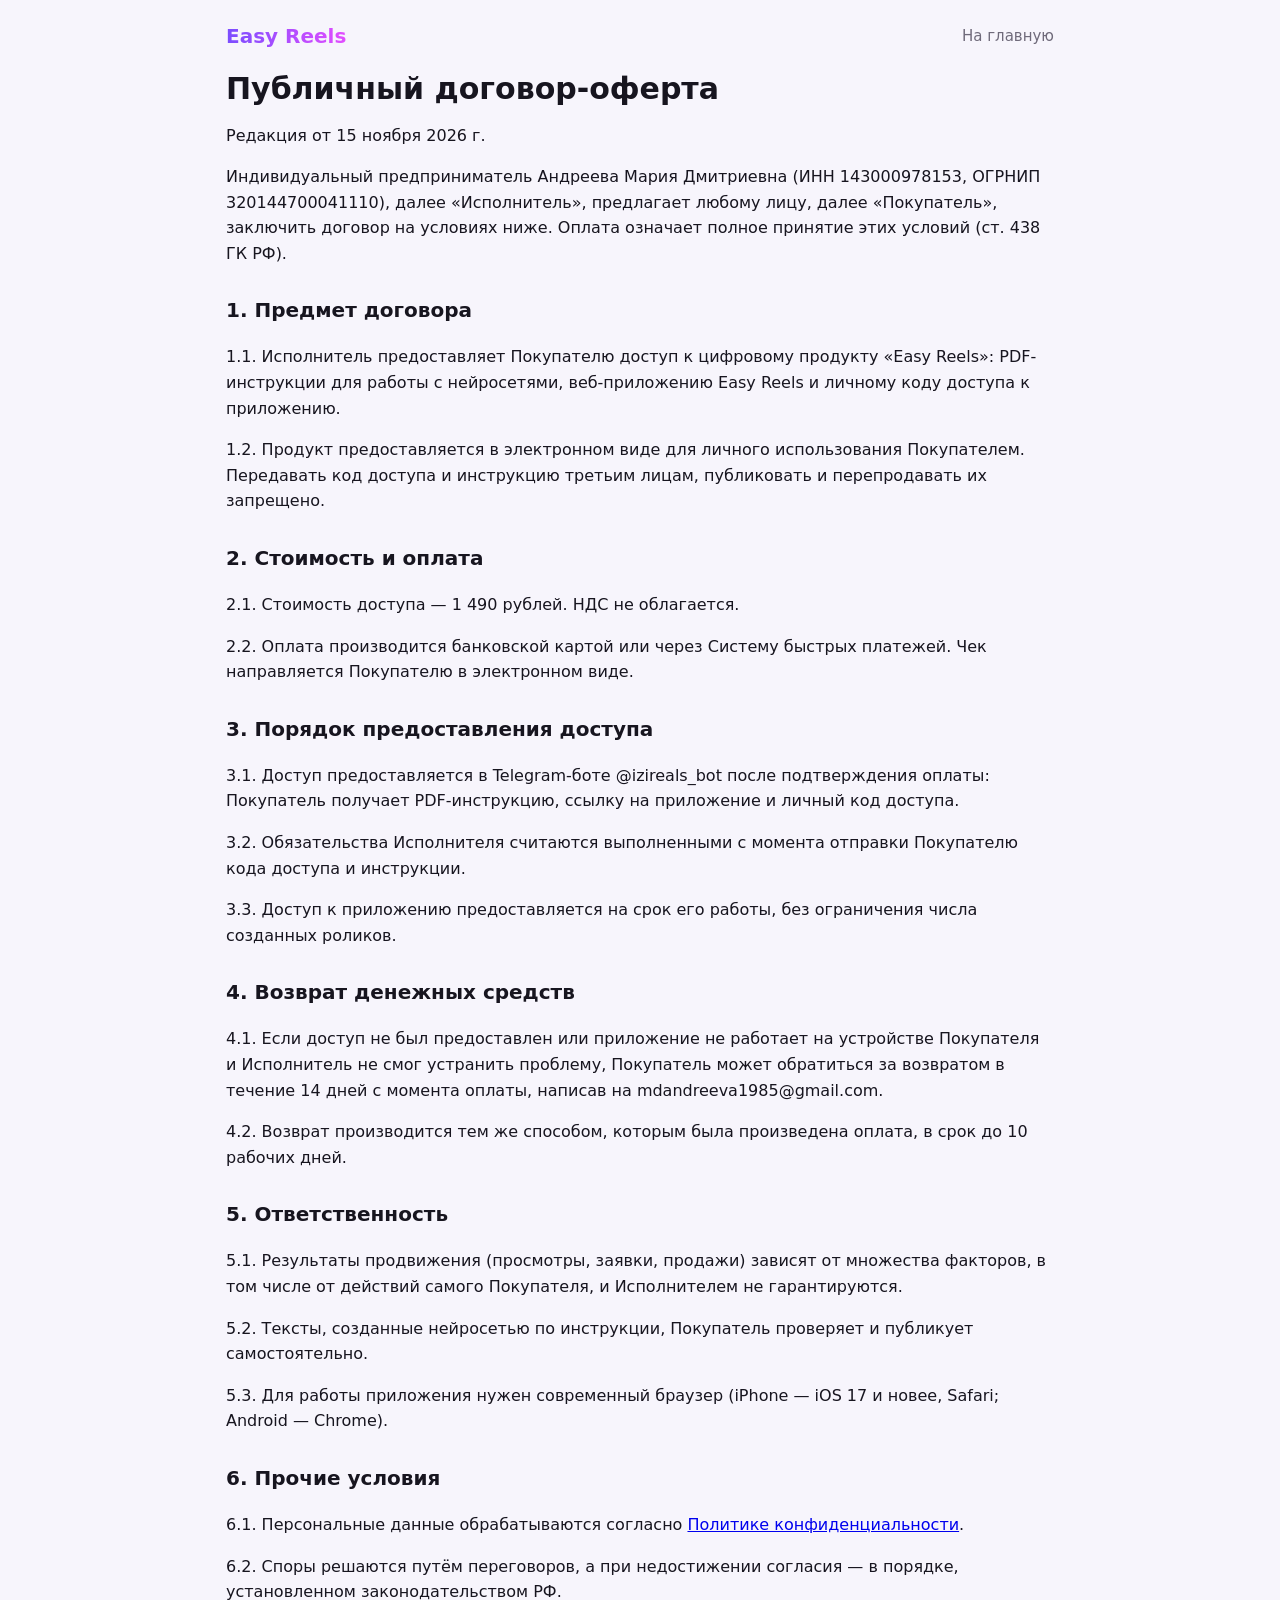
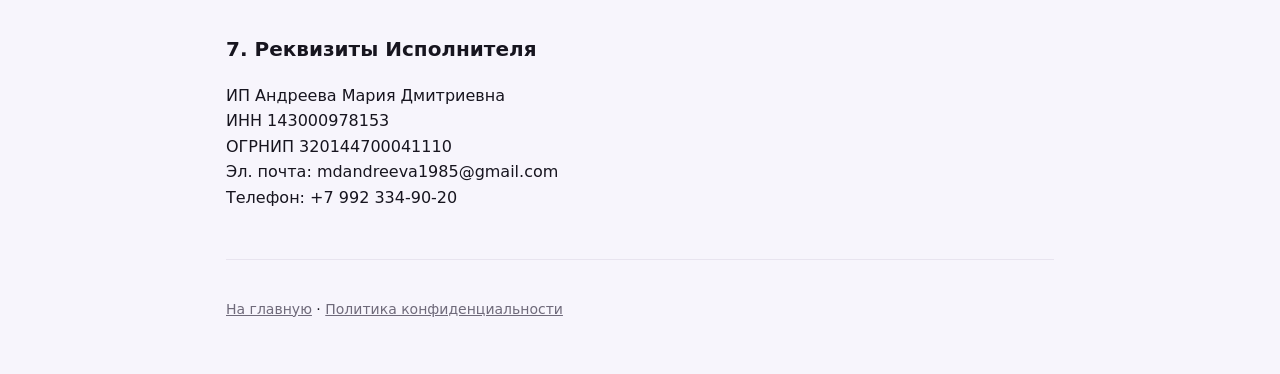
==== oferta.html @ b7deb2d3 "Сайт Easy Reels: главная, оферта, политика конфиденциальности Co-Authored-By: Claude Opus 5.5 <norep" ====
<!doctype html>
<html lang="ru">
<head>
<meta charset="utf-8">
<meta name="viewport" content="width=device-width,initial-scale=1">
<title>Договор-оферта — Easy Reels</title>
<link rel="stylesheet" href="style.css">
</head>
<body>
<div class="wrap doc">
<header><a class="logo" href="./"><span>Easy Reels</span></a><nav><a href="./">На главную</a></nav></header>

<h1>Публичный договор-оферта</h1>
<p>Редакция от 15 ноября 2026 г.</p>

<p>Индивидуальный предприниматель Андреева Мария Дмитриевна (ИНН 143000978153, ОГРНИП 320144700041110), далее «Исполнитель», предлагает любому лицу, далее «Покупатель», заключить договор на условиях ниже. Оплата означает полное принятие этих условий (ст. 438 ГК РФ).</p>

<h2>1. Предмет договора</h2>
<p>1.1. Исполнитель предоставляет Покупателю доступ к цифровому продукту «Easy Reels»: PDF-инструкции для работы с нейросетями, веб-приложению Easy Reels и личному коду доступа к приложению.</p>
<p>1.2. Продукт предоставляется в электронном виде для личного использования Покупателем. Передавать код доступа и инструкцию третьим лицам, публиковать и перепродавать их запрещено.</p>

<h2>2. Стоимость и оплата</h2>
<p>2.1. Стоимость доступа — 1 490 рублей. НДС не облагается.</p>
<p>2.2. Оплата производится банковской картой или через Систему быстрых платежей. Чек направляется Покупателю в электронном виде.</p>

<h2>3. Порядок предоставления доступа</h2>
<p>3.1. Доступ предоставляется в Telegram-боте @izireals_bot после подтверждения оплаты: Покупатель получает PDF-инструкцию, ссылку на приложение и личный код доступа.</p>
<p>3.2. Обязательства Исполнителя считаются выполненными с момента отправки Покупателю кода доступа и инструкции.</p>
<p>3.3. Доступ к приложению предоставляется на срок его работы, без ограничения числа созданных роликов.</p>

<h2>4. Возврат денежных средств</h2>
<p>4.1. Если доступ не был предоставлен или приложение не работает на устройстве Покупателя и Исполнитель не смог устранить проблему, Покупатель может обратиться за возвратом в течение 14 дней с момента оплаты, написав на mdandreeva1985@gmail.com.</p>
<p>4.2. Возврат производится тем же способом, которым была произведена оплата, в срок до 10 рабочих дней.</p>

<h2>5. Ответственность</h2>
<p>5.1. Результаты продвижения (просмотры, заявки, продажи) зависят от множества факторов, в том числе от действий самого Покупателя, и Исполнителем не гарантируются.</p>
<p>5.2. Тексты, созданные нейросетью по инструкции, Покупатель проверяет и публикует самостоятельно.</p>
<p>5.3. Для работы приложения нужен современный браузер (iPhone — iOS 17 и новее, Safari; Android — Chrome).</p>

<h2>6. Прочие условия</h2>
<p>6.1. Персональные данные обрабатываются согласно <a href="privacy.html">Политике конфиденциальности</a>.</p>
<p>6.2. Споры решаются путём переговоров, а при недостижении согласия — в порядке, установленном законодательством РФ.</p>

<h2>7. Реквизиты Исполнителя</h2>
<p>ИП Андреева Мария Дмитриевна<br>ИНН 143000978153<br>ОГРНИП 320144700041110<br>Эл. почта: mdandreeva1985@gmail.com<br>Телефон: +7 992 334-90-20</p>

<footer><p><a href="./">На главную</a> · <a href="privacy.html">Политика конфиденциальности</a></p></footer>
</div>
</body>
</html>
---- style.css ----
:root{--bg:#f7f5fc;--card:#fff;--ink:#17151f;--muted:#6f6a7a;--line:#e8e4ef;--a1:#7b4dff;--a2:#e24dff}
@media (prefers-color-scheme:dark){:root{--bg:#121116;--card:#1d1b23;--ink:#f3f1f7;--muted:#a19cab;--line:#2d2a33}}
*{box-sizing:border-box}
body{margin:0;background:var(--bg);color:var(--ink);font:16px/1.6 system-ui,-apple-system,"Segoe UI",Roboto,sans-serif}
.wrap{max-width:860px;margin:0 auto;padding:0 16px}
header{padding:20px 0;display:flex;justify-content:space-between;align-items:center;gap:12px}
.logo{font-weight:800;font-size:20px;text-decoration:none;color:var(--ink)}
.logo span{background:linear-gradient(90deg,var(--a1),var(--a2));-webkit-background-clip:text;background-clip:text;color:transparent}
nav a{color:var(--muted);text-decoration:none;margin-left:16px;font-size:15px}
.hero{padding:40px 0 24px}
h1{font-size:clamp(30px,6vw,46px);line-height:1.15;margin:0 0 16px}
.lead{font-size:19px;color:var(--muted);max-width:640px;margin:0 0 28px}
.btn{display:inline-block;background:linear-gradient(90deg,var(--a1),var(--a2));color:#fff;text-decoration:none;font-weight:700;padding:15px 28px;border-radius:14px;font-size:17px}
section{margin:44px 0}
h2{font-size:26px;margin:0 0 18px}
.grid{display:grid;grid-template-columns:repeat(auto-fit,minmax(240px,1fr));gap:14px}
.card{background:var(--card);border:1px solid var(--line);border-radius:18px;padding:20px}
.card b{display:block;font-size:17px;margin-bottom:6px}
.card p{margin:0;color:var(--muted)}
ol.steps{padding-left:22px}
ol.steps li{margin-bottom:8px}
.price{background:var(--card);border:2px solid var(--a1);border-radius:22px;padding:28px;text-align:center}
.price .sum{font-size:44px;font-weight:800;margin:6px 0}
.price p{color:var(--muted);margin:0 0 20px}
.req{background:var(--card);border:1px solid var(--line);border-radius:18px;padding:20px}
.req p{margin:4px 0}
footer{border-top:1px solid var(--line);margin-top:48px;padding:24px 0 40px;color:var(--muted);font-size:14px}
footer a{color:var(--muted)}
.doc h1{font-size:30px}
.doc h2{font-size:20px;margin-top:28px}
.doc p,.doc li{color:var(--ink)}
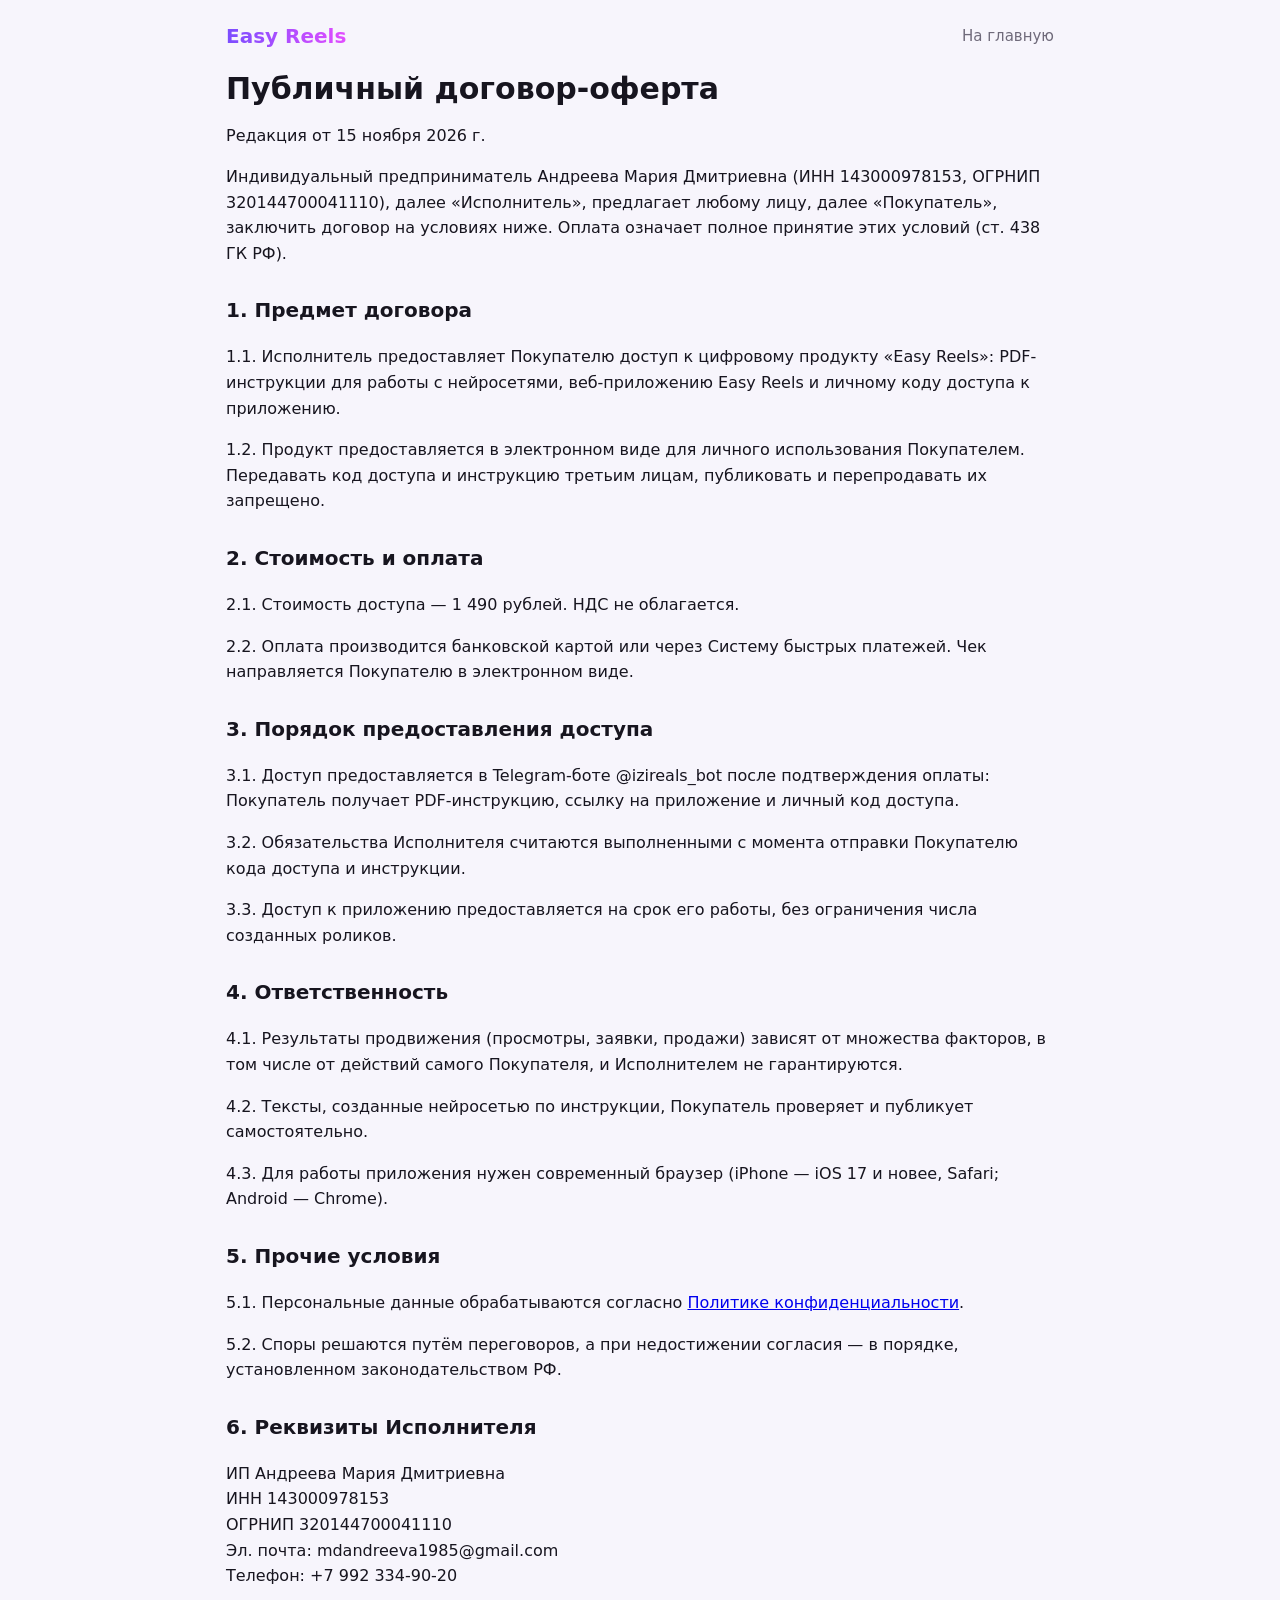
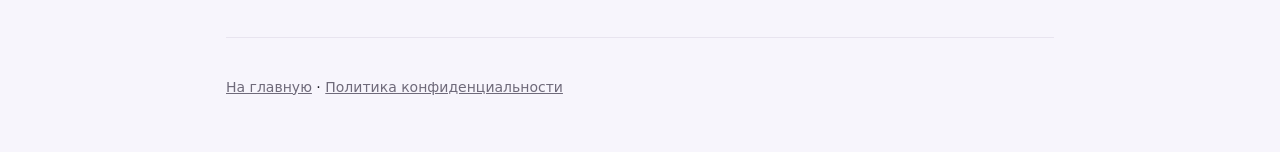
==== commit 371c4c13: "Убран раздел о возврате Co-Authored-By: Claude Opus 5.5 <noreply@anthropic.com>" ====
--- a/oferta.html
+++ b/oferta.html
@@ -28,20 +28,16 @@
 <p>3.2. Обязательства Исполнителя считаются выполненными с момента отправки Покупателю кода доступа и инструкции.</p>
 <p>3.3. Доступ к приложению предоставляется на срок его работы, без ограничения числа созданных роликов.</p>
 
-<h2>4. Возврат денежных средств</h2>
-<p>4.1. Если доступ не был предоставлен или приложение не работает на устройстве Покупателя и Исполнитель не смог устранить проблему, Покупатель может обратиться за возвратом в течение 14 дней с момента оплаты, написав на mdandreeva1985@gmail.com.</p>
-<p>4.2. Возврат производится тем же способом, которым была произведена оплата, в срок до 10 рабочих дней.</p>
+<h2>4. Ответственность</h2>
+<p>4.1. Результаты продвижения (просмотры, заявки, продажи) зависят от множества факторов, в том числе от действий самого Покупателя, и Исполнителем не гарантируются.</p>
+<p>4.2. Тексты, созданные нейросетью по инструкции, Покупатель проверяет и публикует самостоятельно.</p>
+<p>4.3. Для работы приложения нужен современный браузер (iPhone — iOS 17 и новее, Safari; Android — Chrome).</p>
 
-<h2>5. Ответственность</h2>
-<p>5.1. Результаты продвижения (просмотры, заявки, продажи) зависят от множества факторов, в том числе от действий самого Покупателя, и Исполнителем не гарантируются.</p>
-<p>5.2. Тексты, созданные нейросетью по инструкции, Покупатель проверяет и публикует самостоятельно.</p>
-<p>5.3. Для работы приложения нужен современный браузер (iPhone — iOS 17 и новее, Safari; Android — Chrome).</p>
+<h2>5. Прочие условия</h2>
+<p>5.1. Персональные данные обрабатываются согласно <a href="privacy.html">Политике конфиденциальности</a>.</p>
+<p>5.2. Споры решаются путём переговоров, а при недостижении согласия — в порядке, установленном законодательством РФ.</p>
 
-<h2>6. Прочие условия</h2>
-<p>6.1. Персональные данные обрабатываются согласно <a href="privacy.html">Политике конфиденциальности</a>.</p>
-<p>6.2. Споры решаются путём переговоров, а при недостижении согласия — в порядке, установленном законодательством РФ.</p>
-
-<h2>7. Реквизиты Исполнителя</h2>
+<h2>6. Реквизиты Исполнителя</h2>
 <p>ИП Андреева Мария Дмитриевна<br>ИНН 143000978153<br>ОГРНИП 320144700041110<br>Эл. почта: mdandreeva1985@gmail.com<br>Телефон: +7 992 334-90-20</p>
 
 <footer><p><a href="./">На главную</a> · <a href="privacy.html">Политика конфиденциальности</a></p></footer>
--- a/style.css
+++ b/style.css
@@ -4,9 +4,10 @@
 body{margin:0;background:var(--bg);color:var(--ink);font:16px/1.6 system-ui,-apple-system,"Segoe UI",Roboto,sans-serif}
 .wrap{max-width:860px;margin:0 auto;padding:0 16px}
 header{padding:20px 0;display:flex;justify-content:space-between;align-items:center;gap:12px}
-.logo{font-weight:800;font-size:20px;text-decoration:none;color:var(--ink)}
+.logo{white-space:nowrap;font-weight:800;font-size:20px;text-decoration:none;color:var(--ink)}
 .logo span{background:linear-gradient(90deg,var(--a1),var(--a2));-webkit-background-clip:text;background-clip:text;color:transparent}
-nav a{color:var(--muted);text-decoration:none;margin-left:16px;font-size:15px}
+nav{white-space:nowrap}
+nav a{color:var(--muted);text-decoration:none;margin-left:14px;font-size:15px}
 .hero{padding:40px 0 24px}
 h1{font-size:clamp(30px,6vw,46px);line-height:1.15;margin:0 0 16px}
 .lead{font-size:19px;color:var(--muted);max-width:640px;margin:0 0 28px}
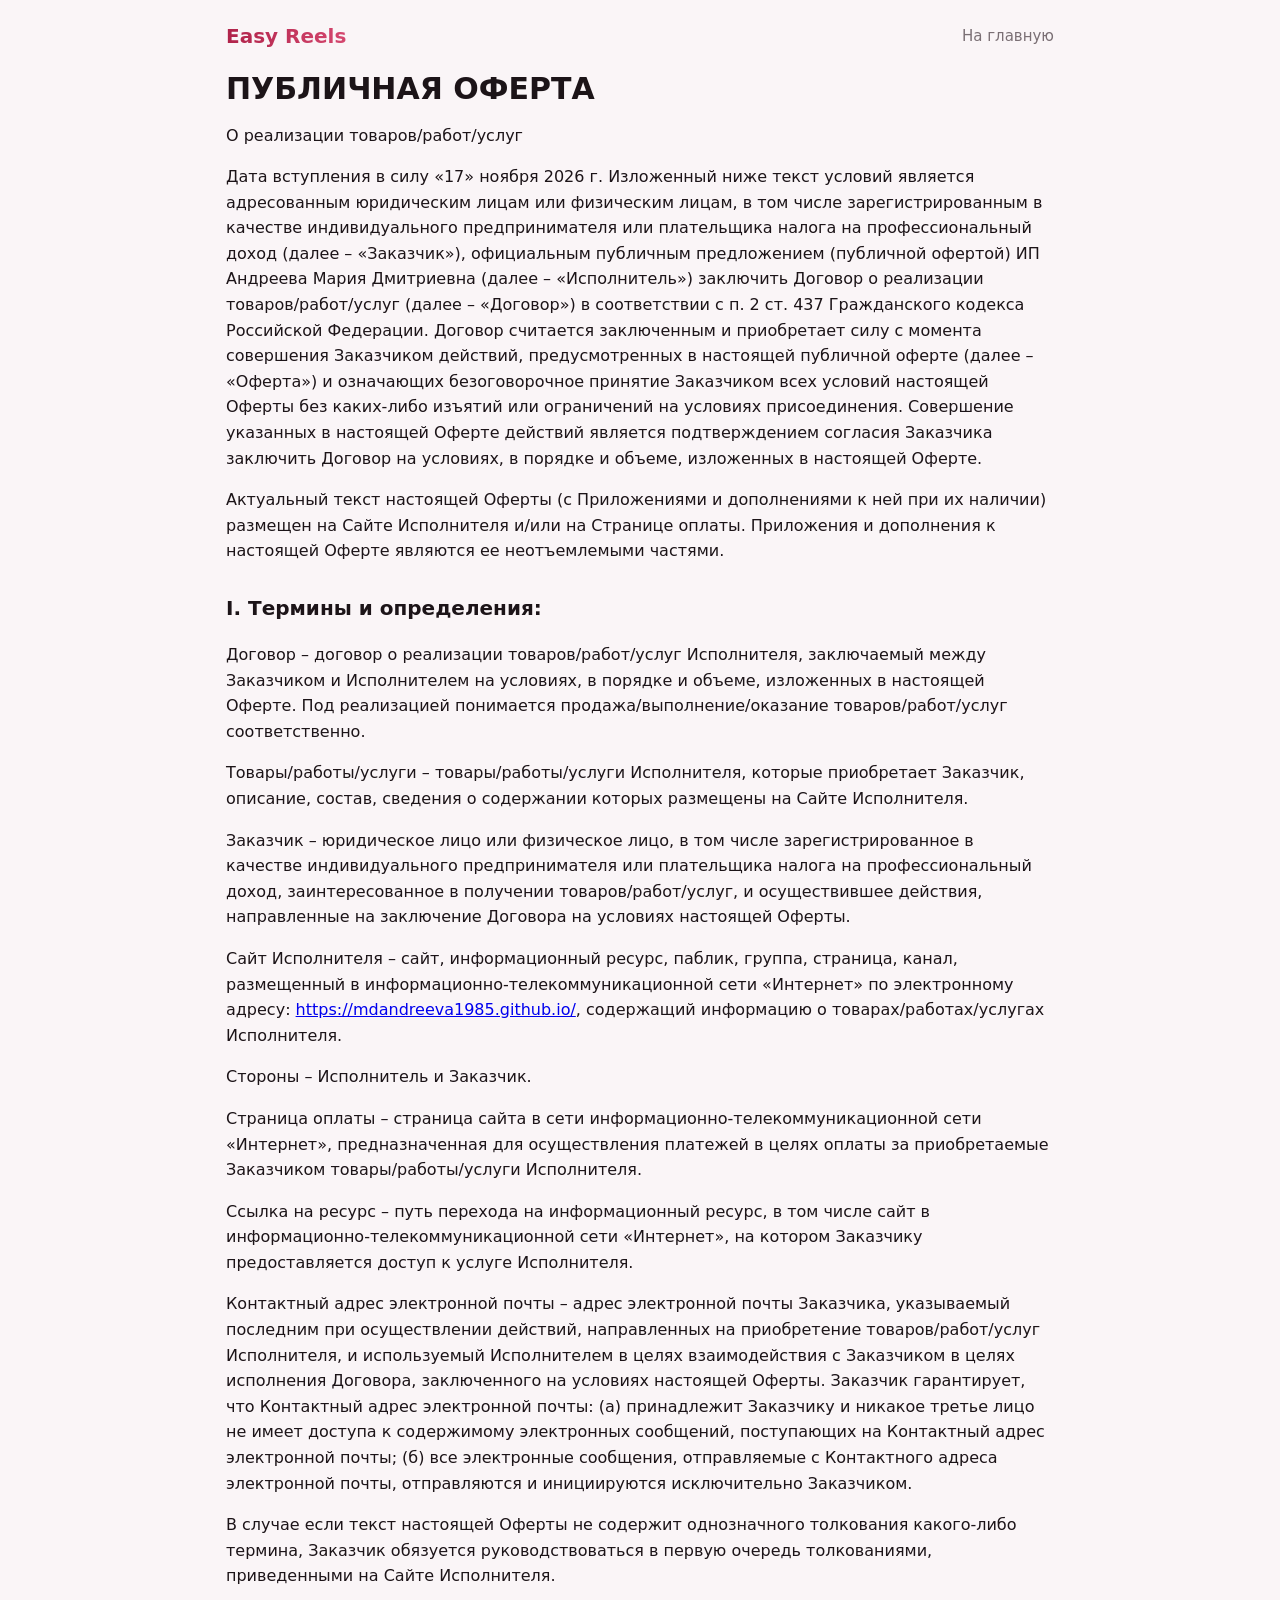
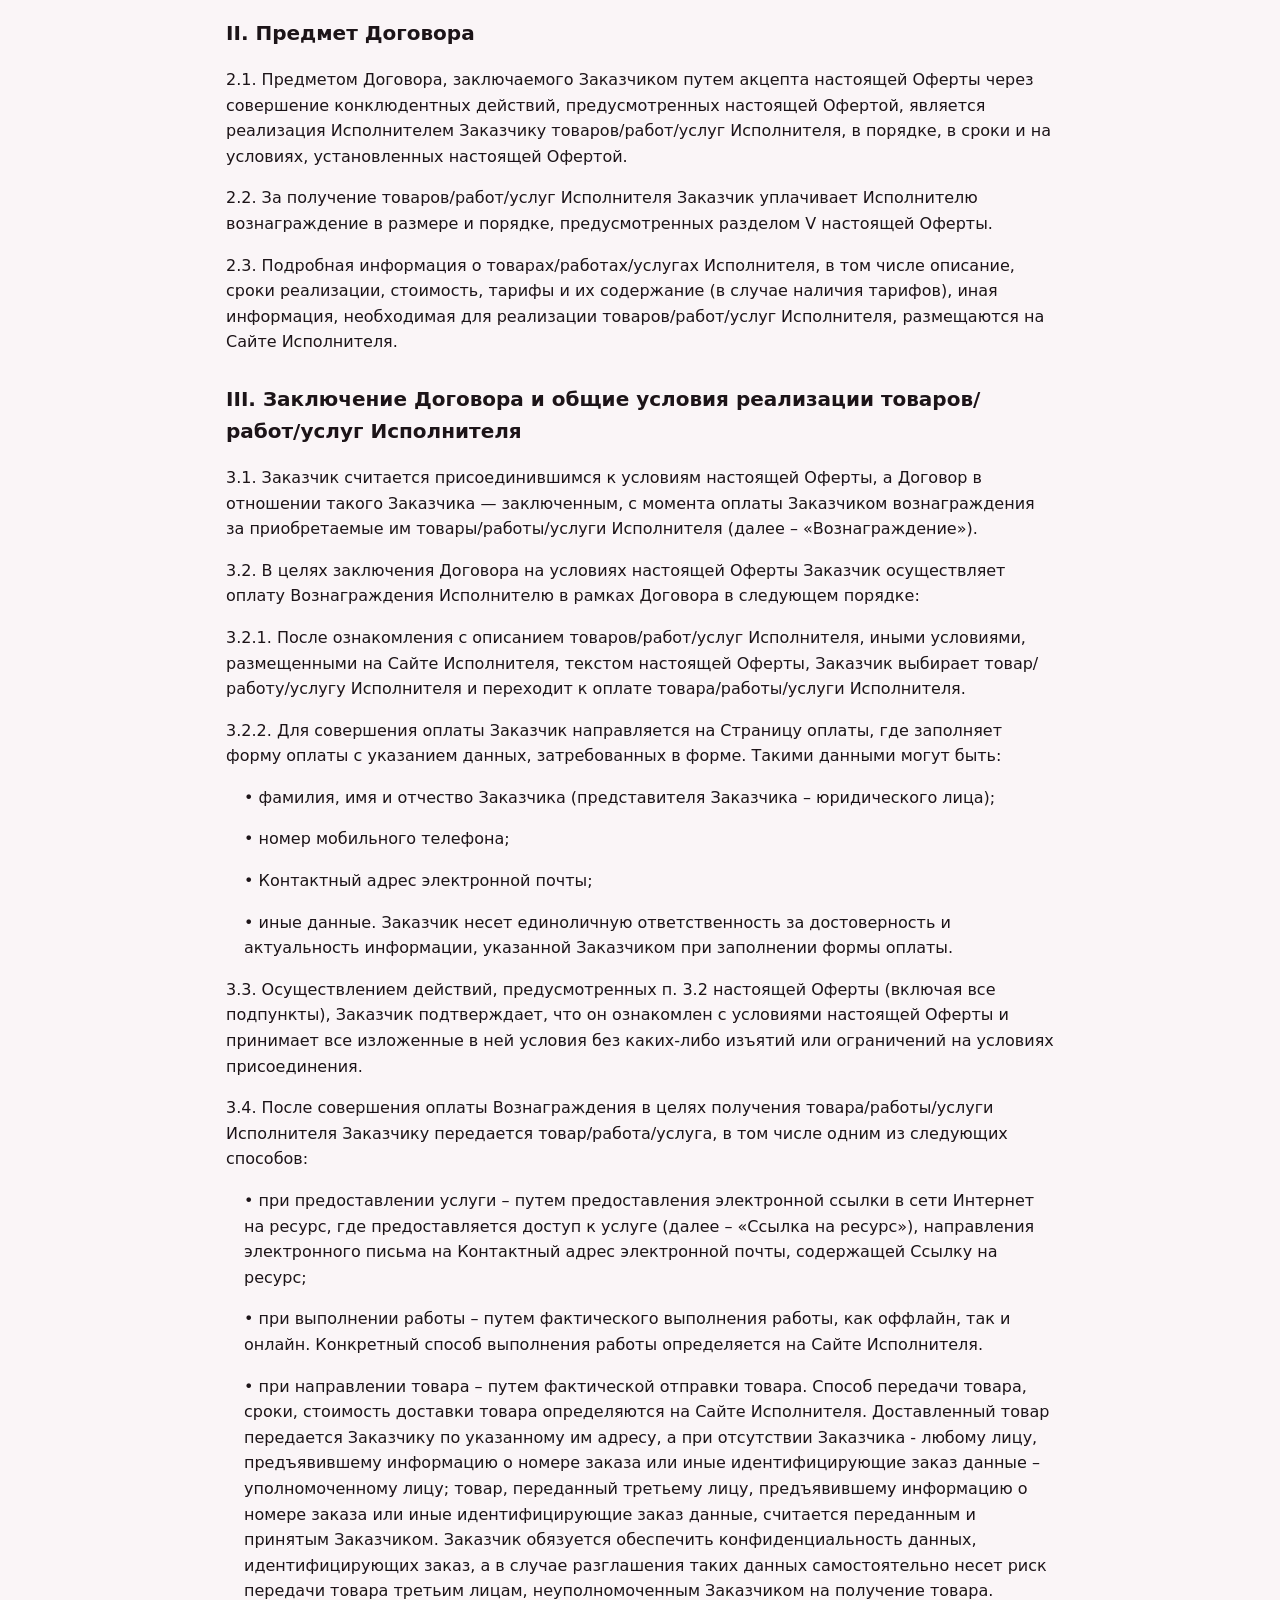
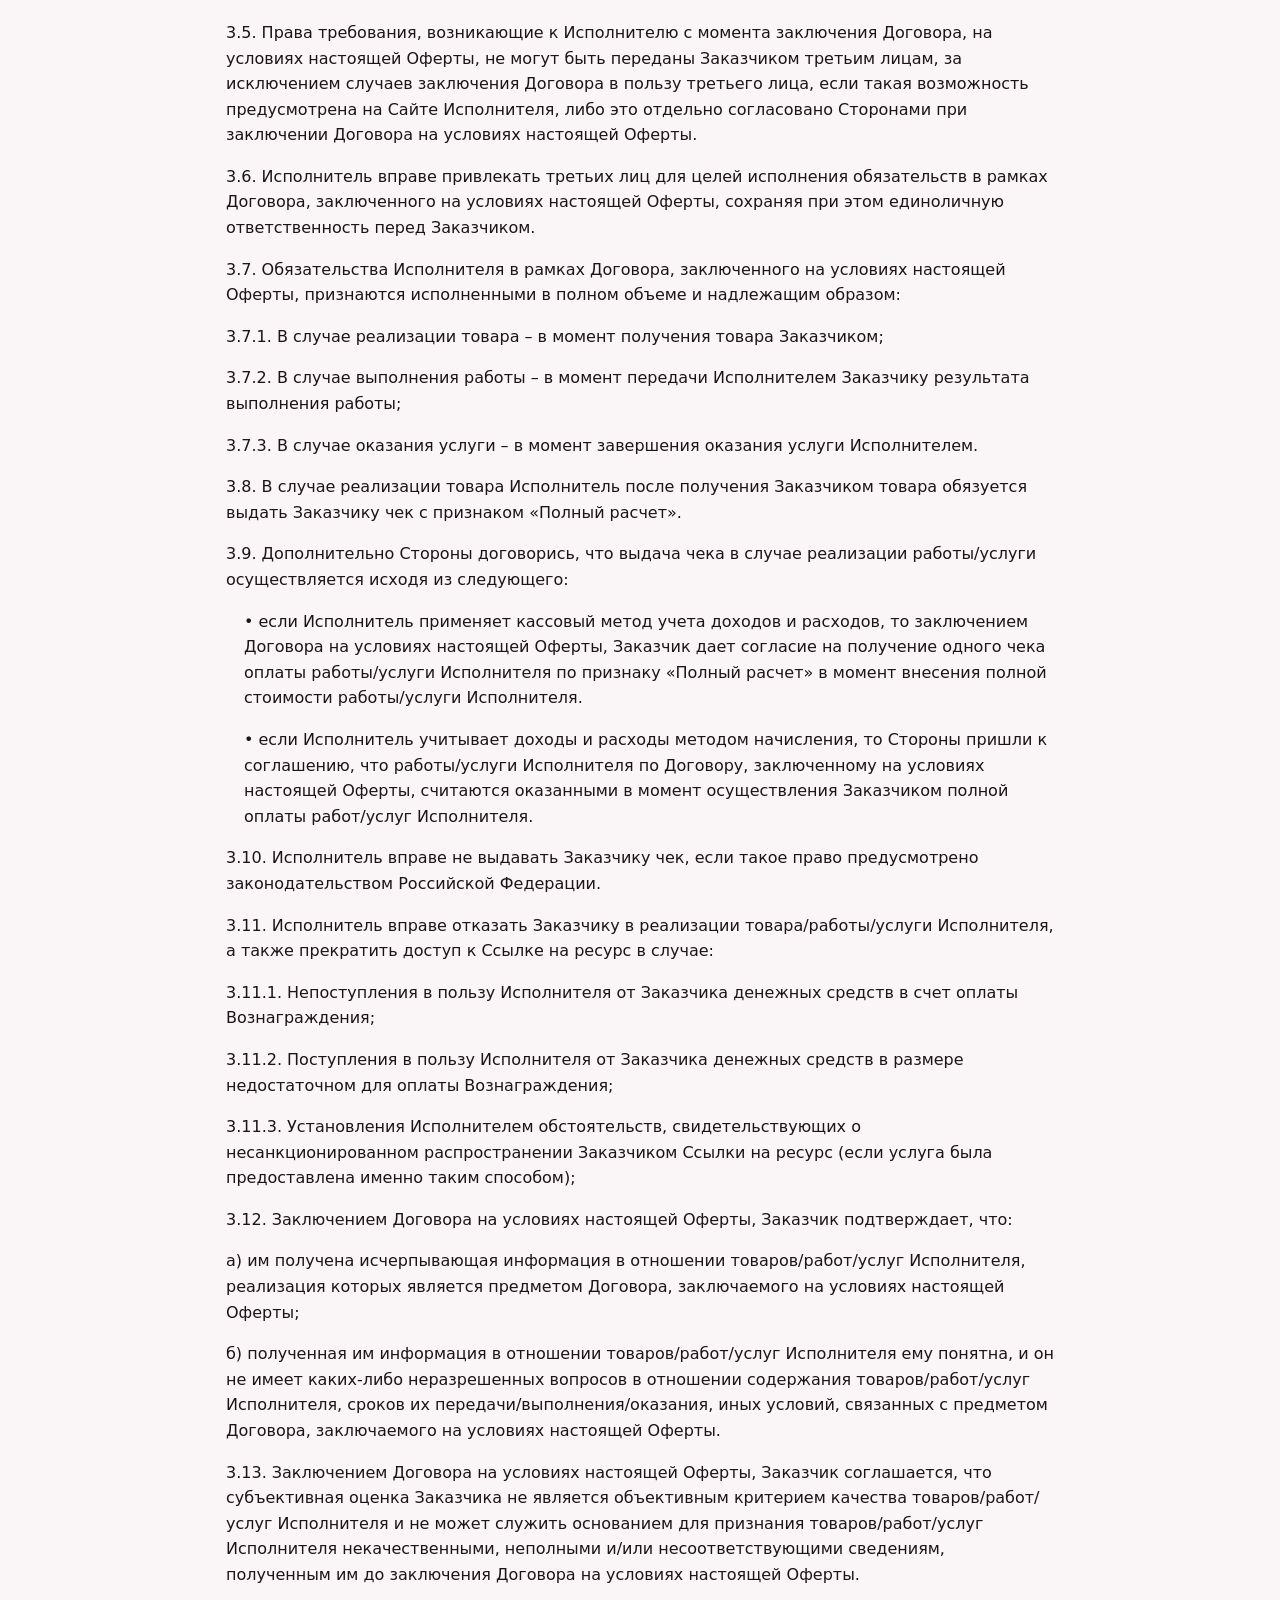
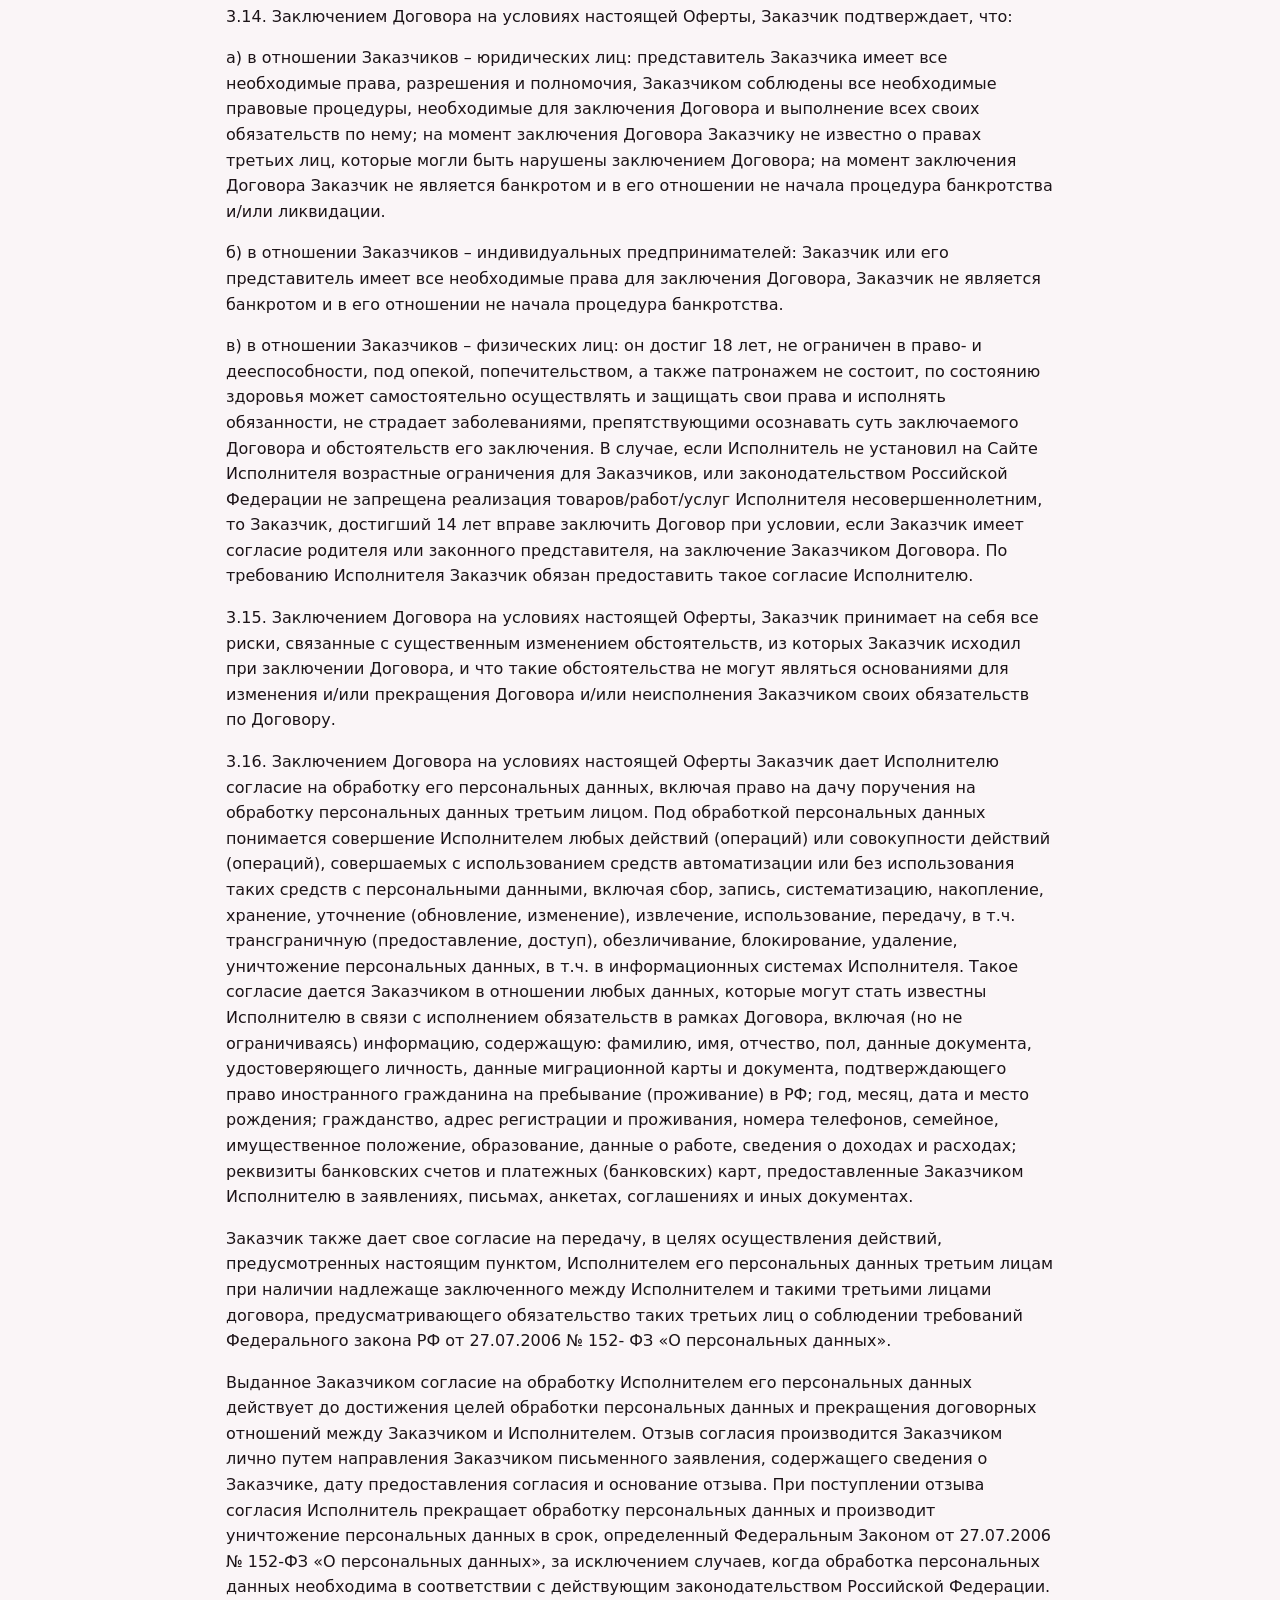
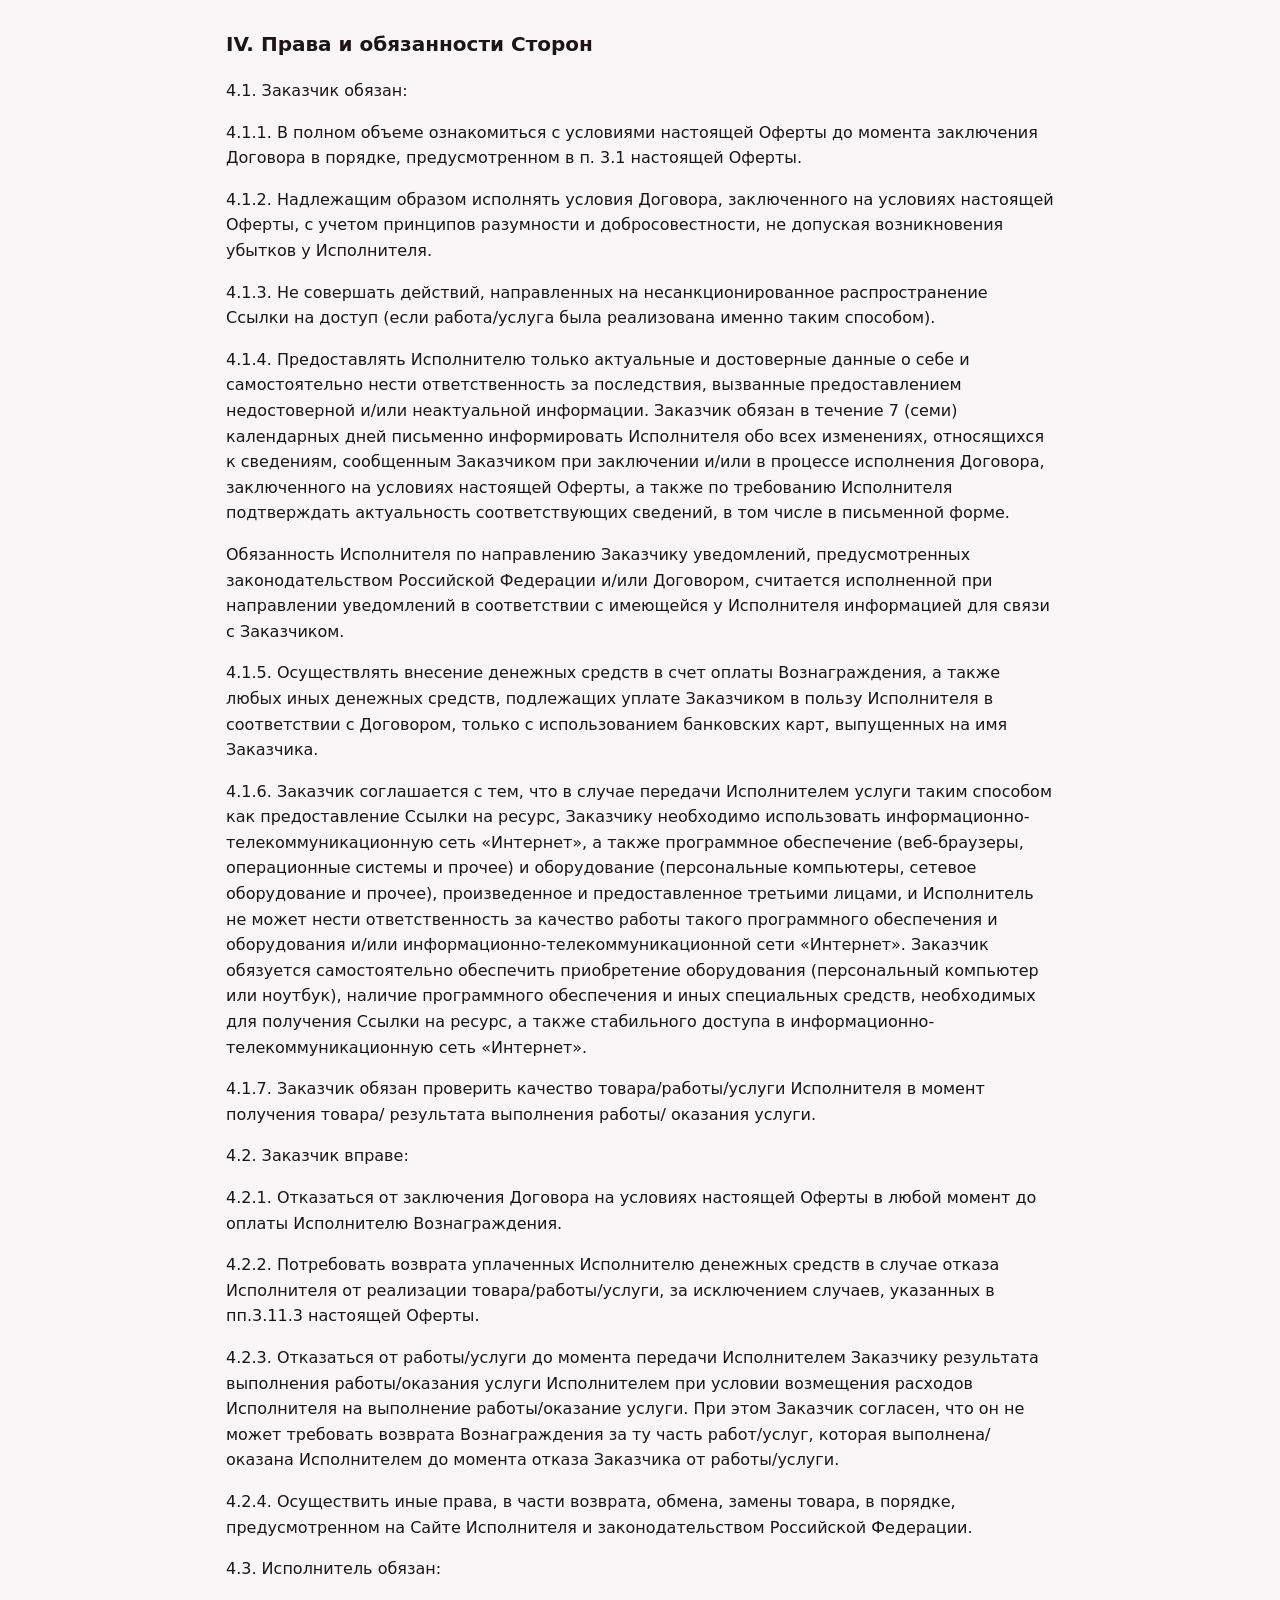
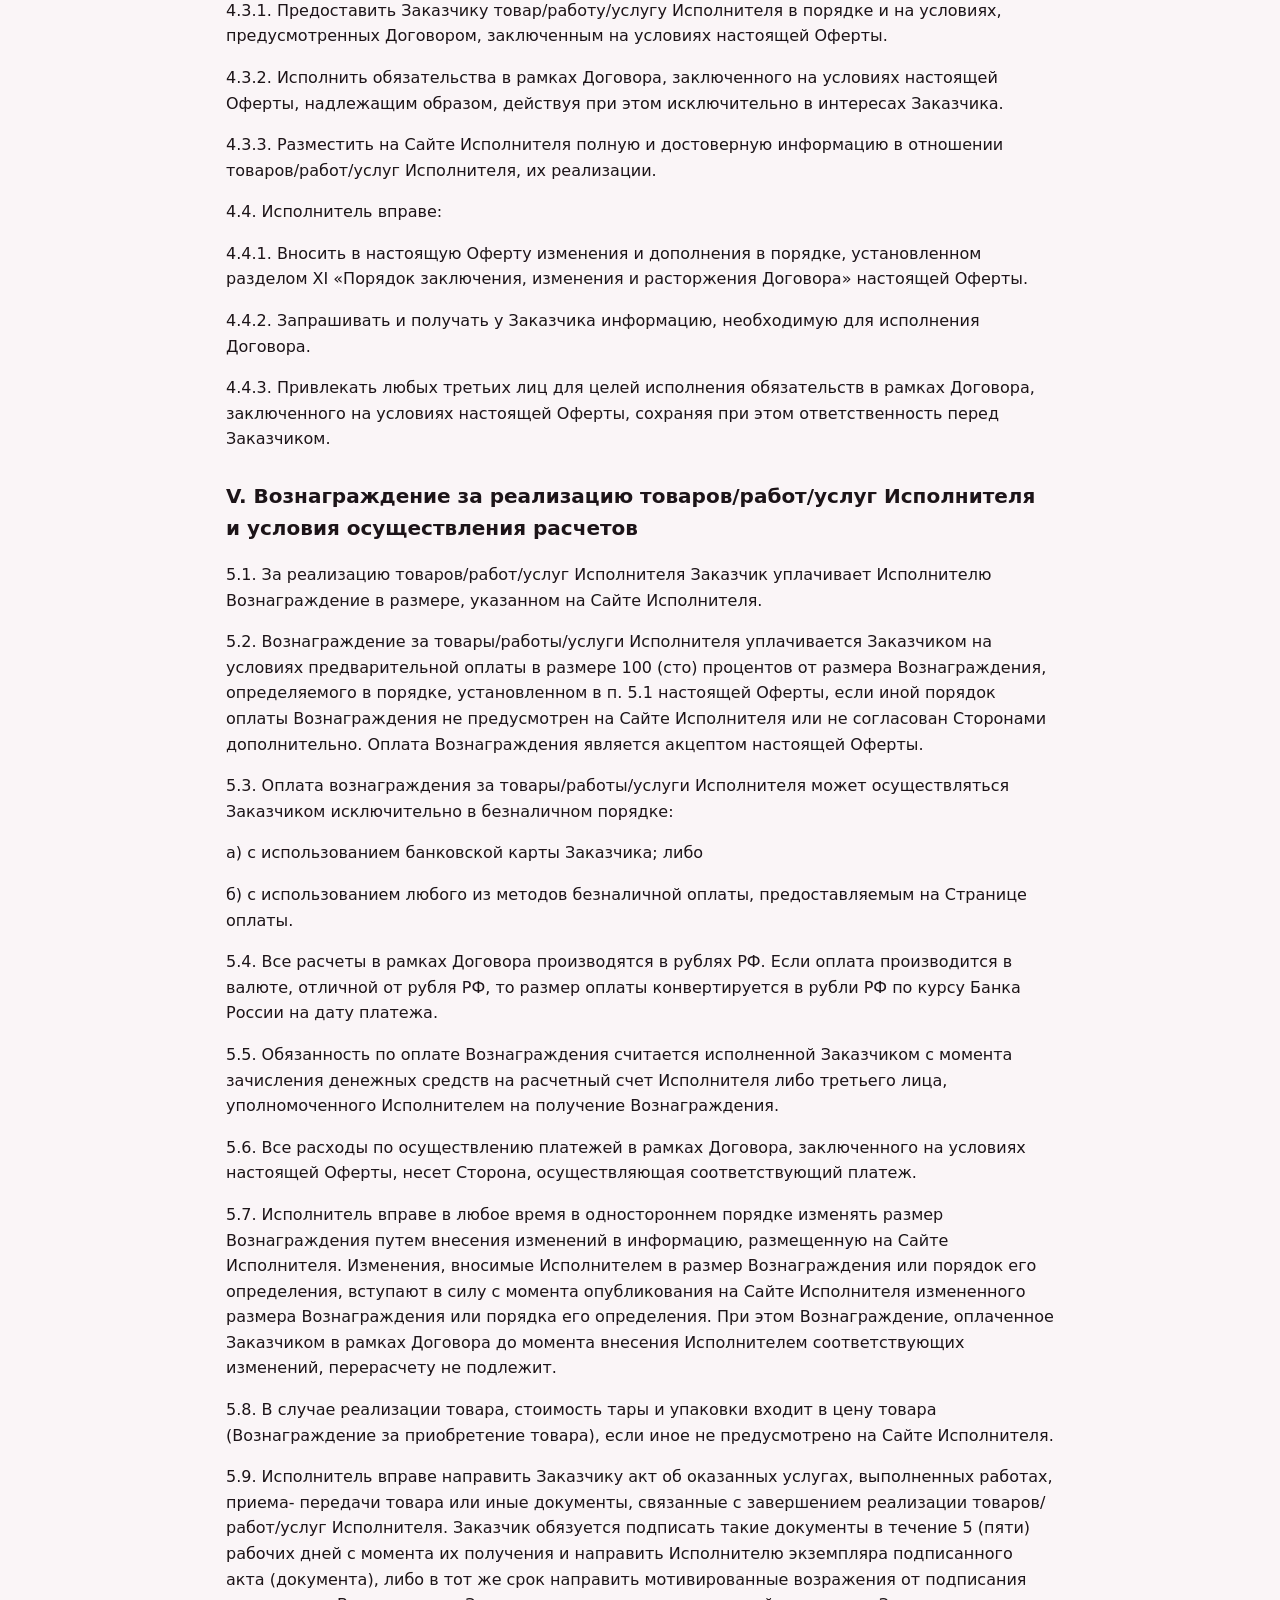
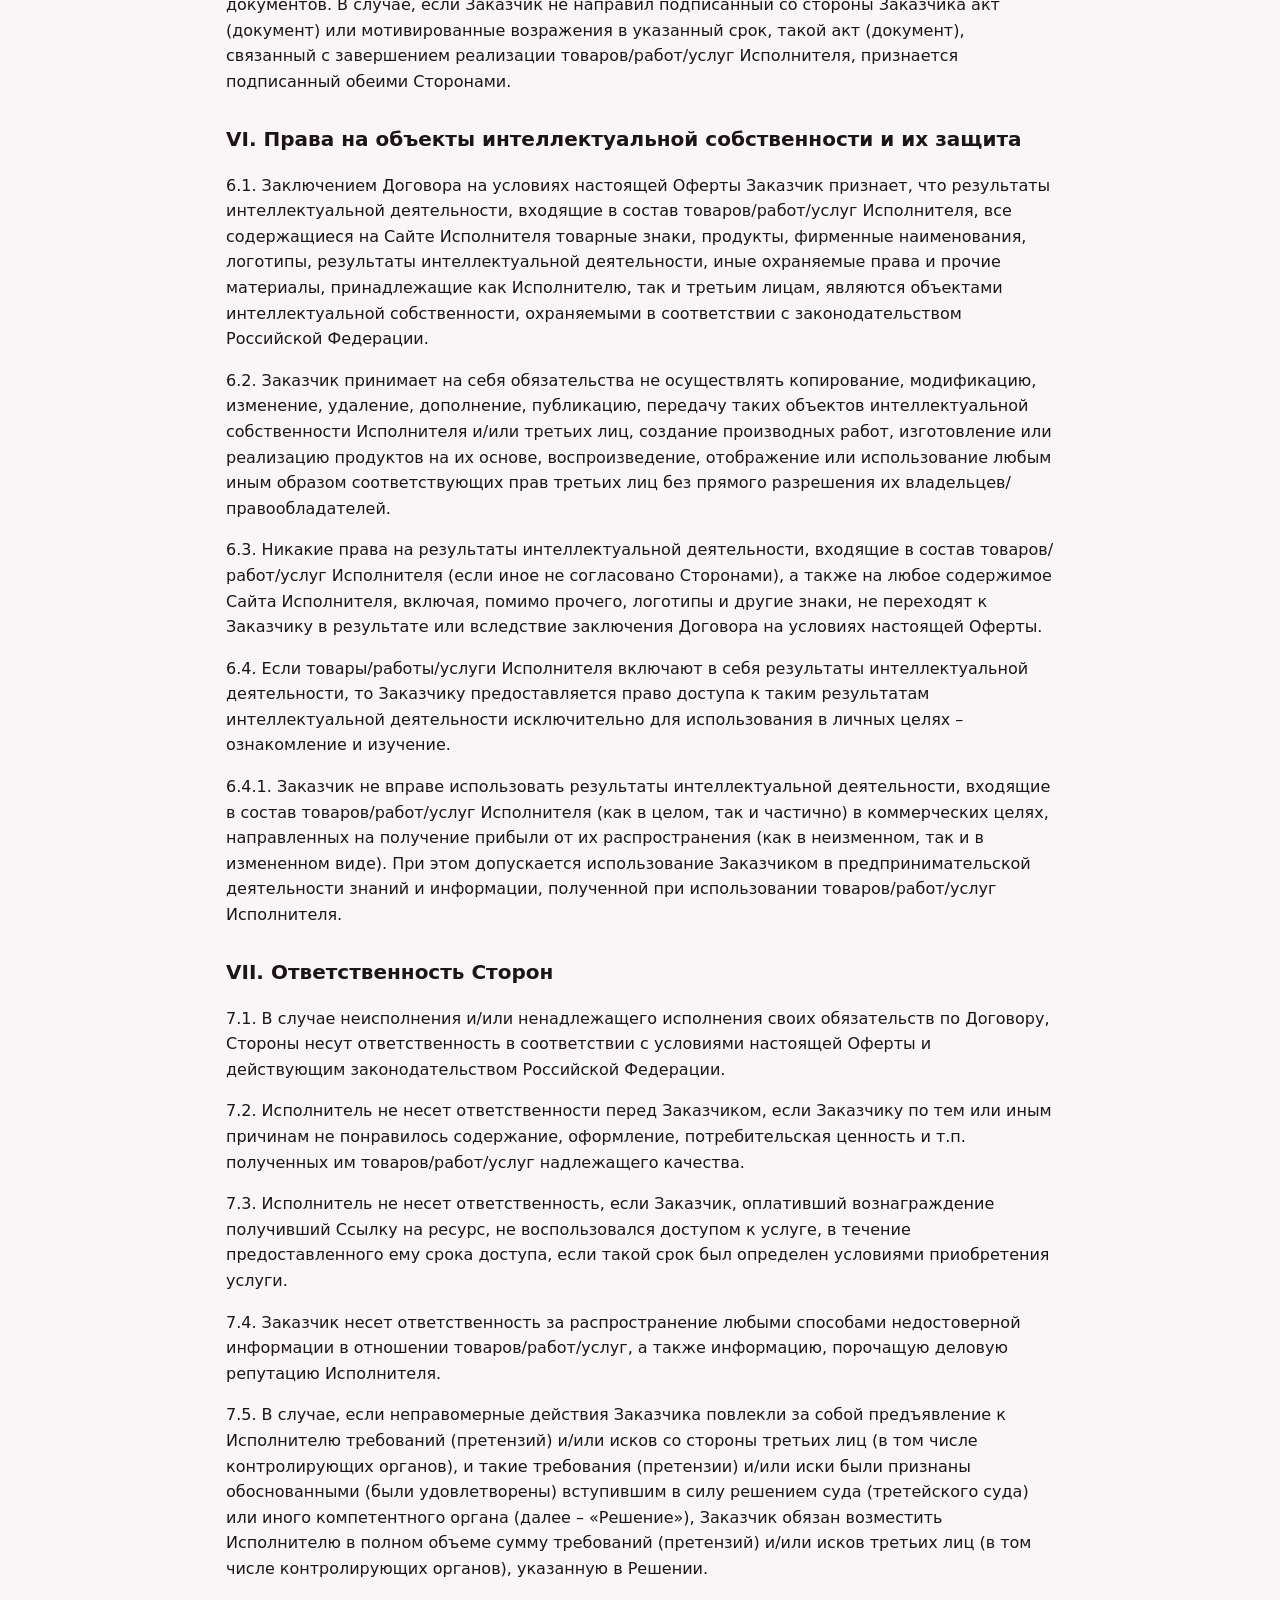
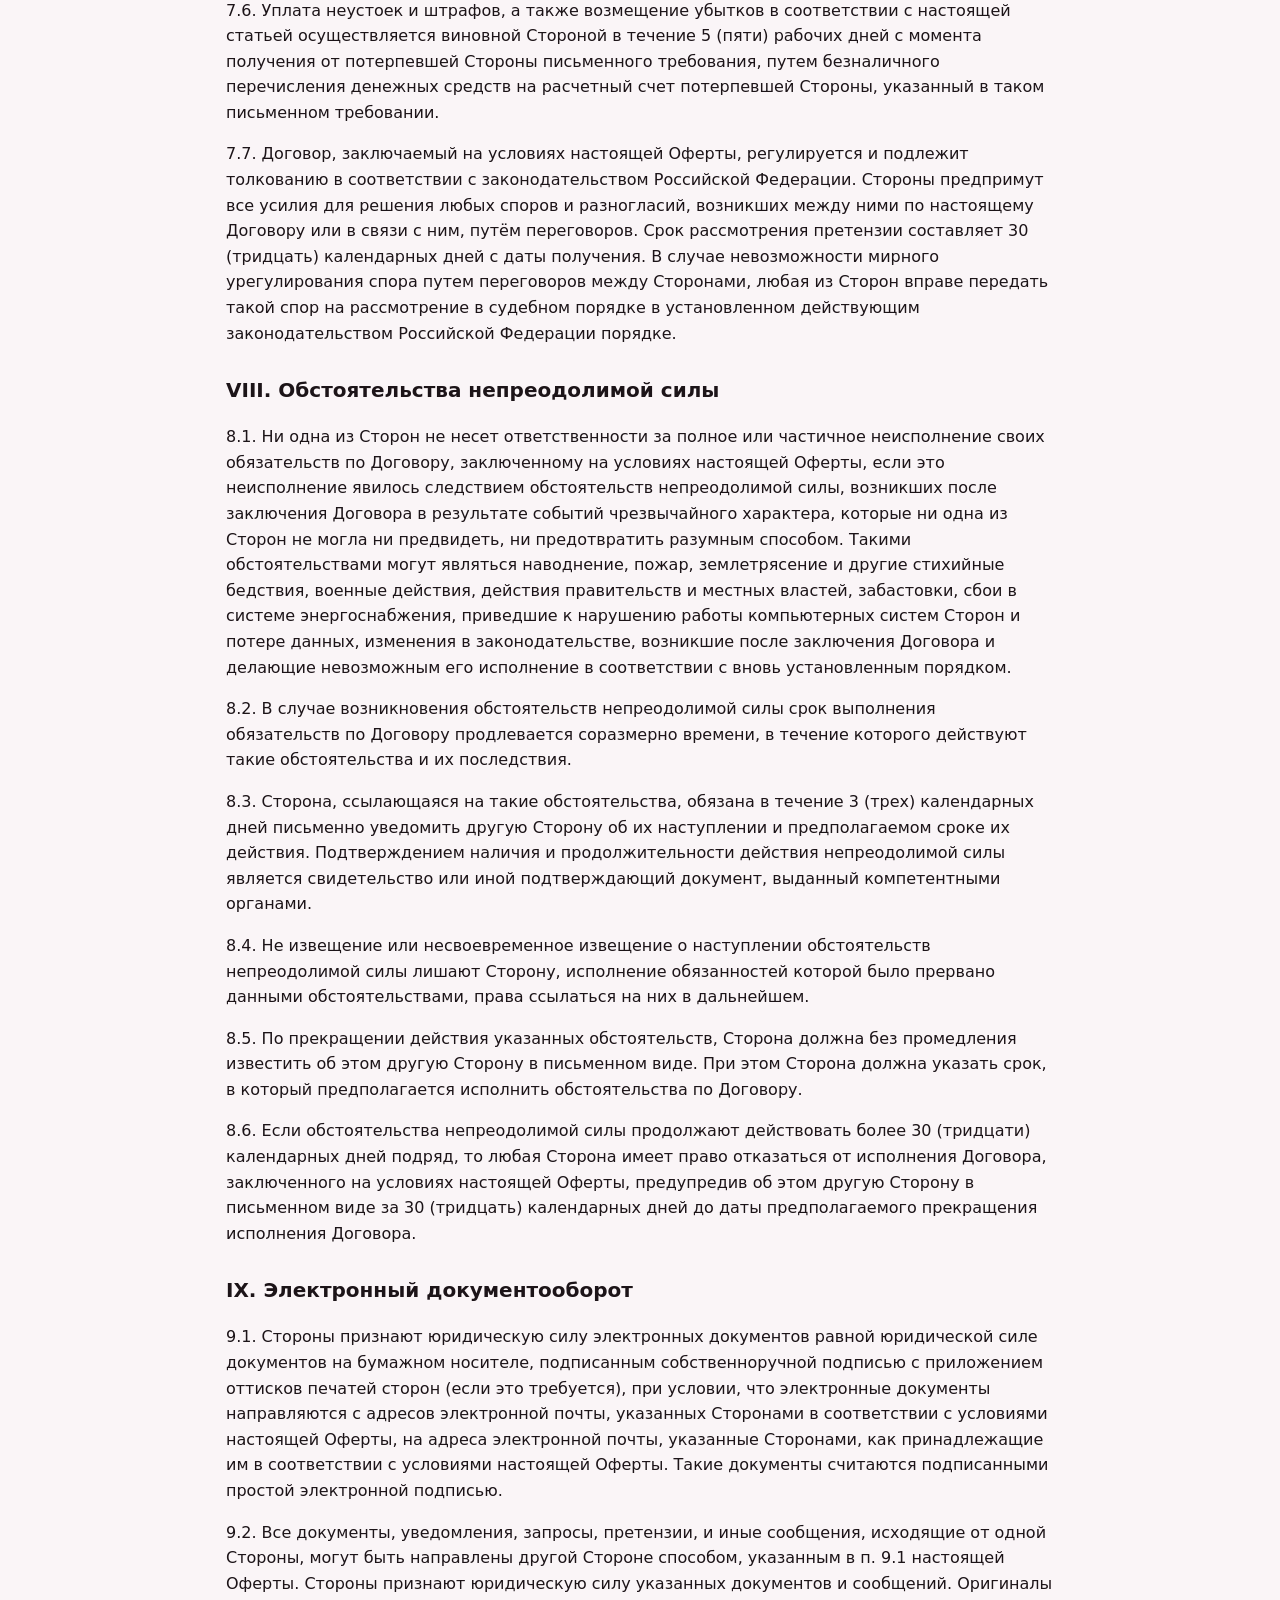
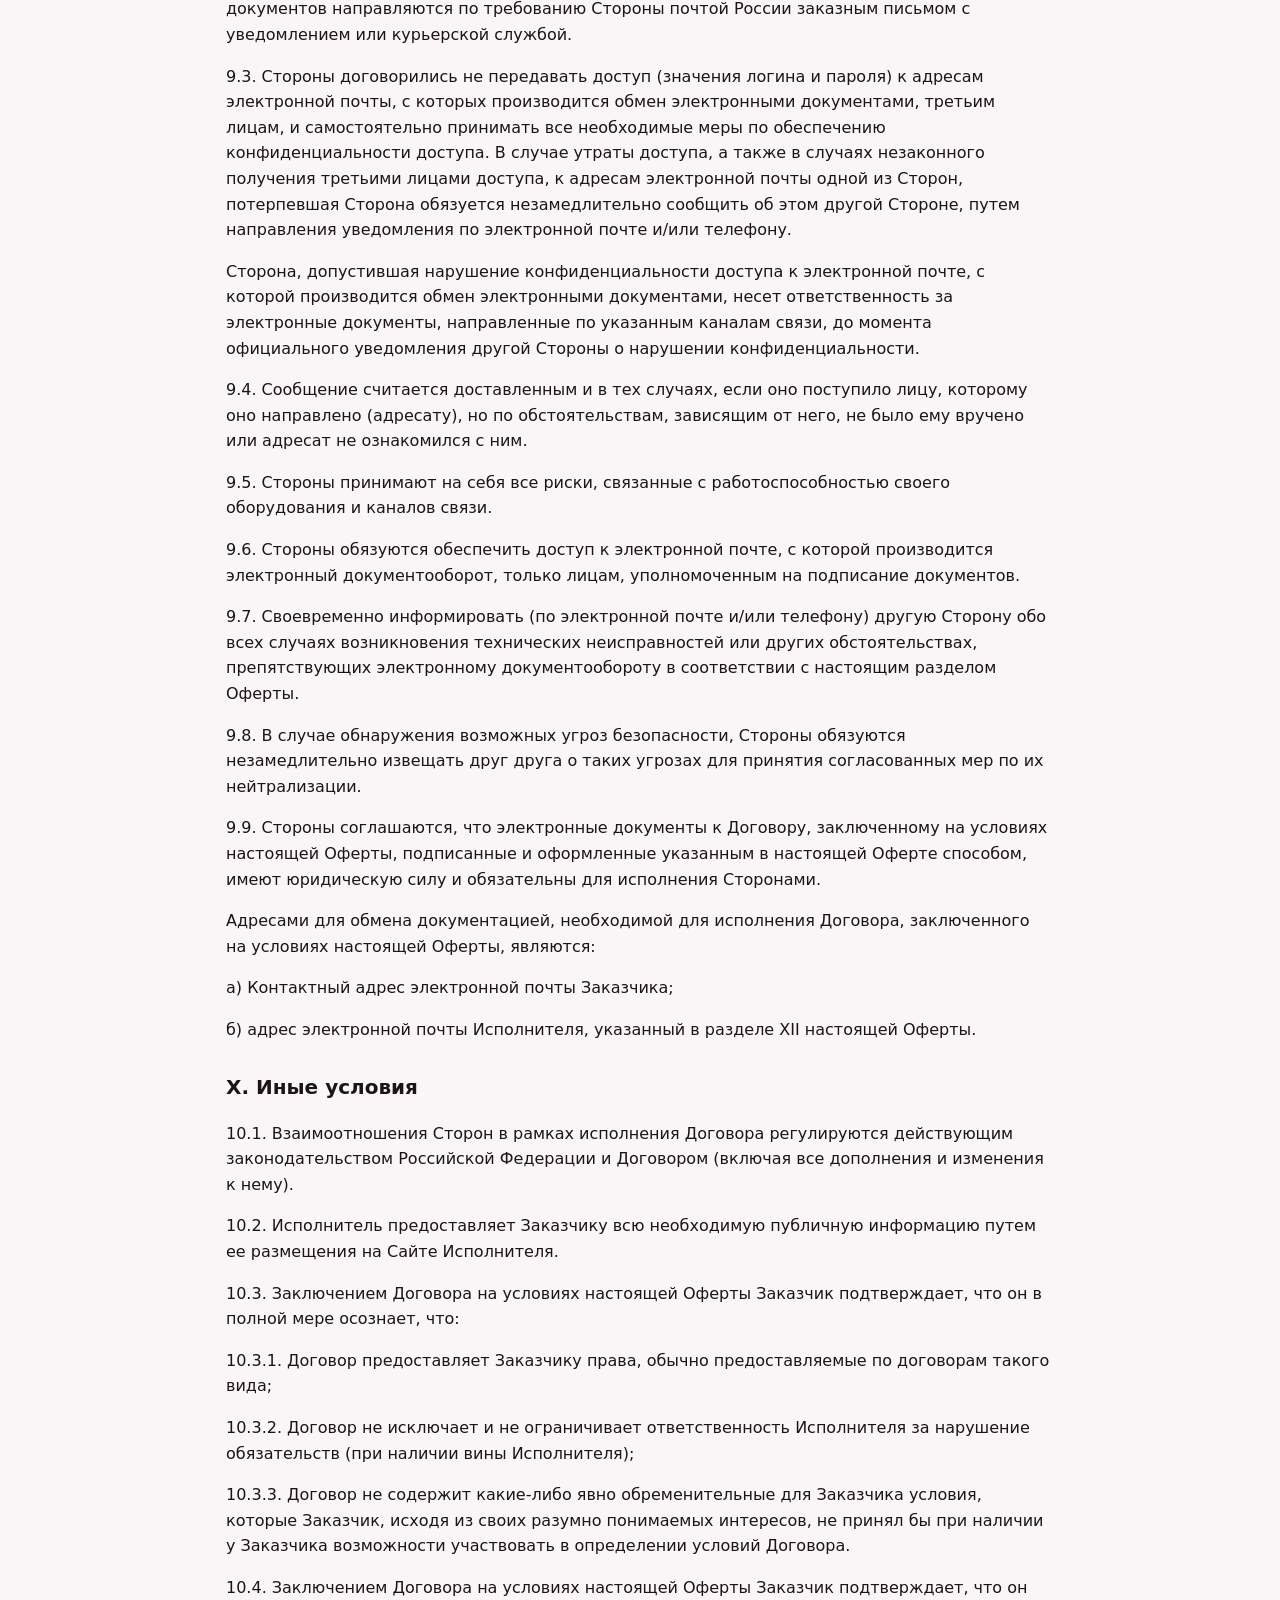
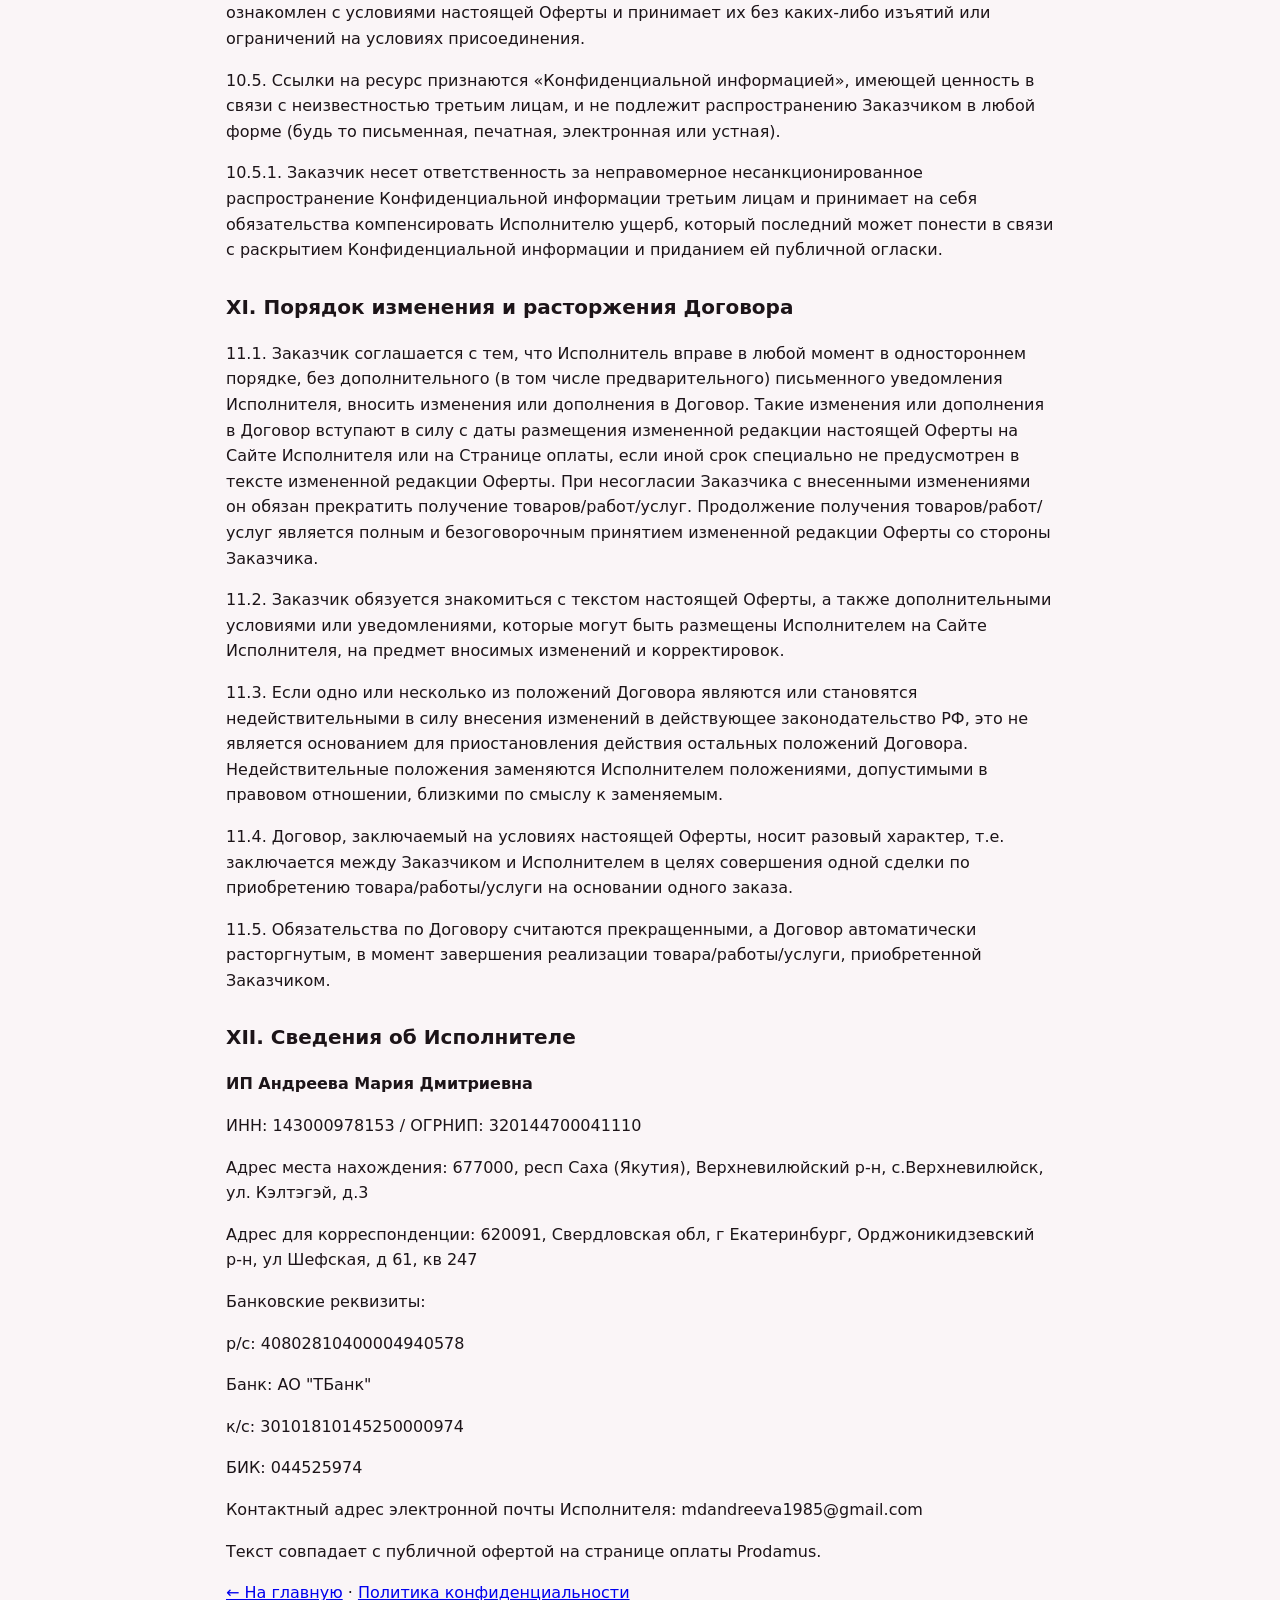
==== commit f0cf650d: "Сайт: новый бот, обе цены, оферта Prodamus, ссылки на документы" ====
--- a/oferta.html
+++ b/oferta.html
@@ -9,38 +9,164 @@
 <body>
 <div class="wrap doc">
 <header><a class="logo" href="./"><span>Easy Reels</span></a><nav><a href="./">На главную</a></nav></header>
-
-<h1>Публичный договор-оферта</h1>
-<p>Редакция от 15 ноября 2026 г.</p>
-
-<p>Индивидуальный предприниматель Андреева Мария Дмитриевна (ИНН 143000978153, ОГРНИП 320144700041110), далее «Исполнитель», предлагает любому лицу, далее «Покупатель», заключить договор на условиях ниже. Оплата означает полное принятие этих условий (ст. 438 ГК РФ).</p>
-
-<h2>1. Предмет договора</h2>
-<p>1.1. Исполнитель предоставляет Покупателю доступ к цифровому продукту «Easy Reels»: PDF-инструкции для работы с нейросетями, веб-приложению Easy Reels и личному коду доступа к приложению.</p>
-<p>1.2. Продукт предоставляется в электронном виде для личного использования Покупателем. Передавать код доступа и инструкцию третьим лицам, публиковать и перепродавать их запрещено.</p>
-
-<h2>2. Стоимость и оплата</h2>
-<p>2.1. Стоимость доступа — 1 490 рублей. НДС не облагается.</p>
-<p>2.2. Оплата производится банковской картой или через Систему быстрых платежей. Чек направляется Покупателю в электронном виде.</p>
-
-<h2>3. Порядок предоставления доступа</h2>
-<p>3.1. Доступ предоставляется в Telegram-боте @izireals_bot после подтверждения оплаты: Покупатель получает PDF-инструкцию, ссылку на приложение и личный код доступа.</p>
-<p>3.2. Обязательства Исполнителя считаются выполненными с момента отправки Покупателю кода доступа и инструкции.</p>
-<p>3.3. Доступ к приложению предоставляется на срок его работы, без ограничения числа созданных роликов.</p>
-
-<h2>4. Ответственность</h2>
-<p>4.1. Результаты продвижения (просмотры, заявки, продажи) зависят от множества факторов, в том числе от действий самого Покупателя, и Исполнителем не гарантируются.</p>
-<p>4.2. Тексты, созданные нейросетью по инструкции, Покупатель проверяет и публикует самостоятельно.</p>
-<p>4.3. Для работы приложения нужен современный браузер (iPhone — iOS 17 и новее, Safari; Android — Chrome).</p>
-
-<h2>5. Прочие условия</h2>
-<p>5.1. Персональные данные обрабатываются согласно <a href="privacy.html">Политике конфиденциальности</a>.</p>
-<p>5.2. Споры решаются путём переговоров, а при недостижении согласия — в порядке, установленном законодательством РФ.</p>
-
-<h2>6. Реквизиты Исполнителя</h2>
-<p>ИП Андреева Мария Дмитриевна<br>ИНН 143000978153<br>ОГРНИП 320144700041110<br>Эл. почта: mdandreeva1985@gmail.com<br>Телефон: +7 992 334-90-20</p>
-
-<footer><p><a href="./">На главную</a> · <a href="privacy.html">Политика конфиденциальности</a></p></footer>
+<h1>ПУБЛИЧНАЯ ОФЕРТА</h1>
+<p class="muted">О реализации товаров/работ/услуг</p>
+<p class="muted">Дата вступления в силу «17» ноября 2026 г. Изложенный ниже текст условий является адресованным юридическим лицам или физическим лицам, в том числе зарегистрированным в качестве индивидуального предпринимателя или плательщика налога на профессиональный доход (далее – «Заказчик»), официальным публичным предложением (публичной офертой) ИП Андреева Мария Дмитриевна (далее – «Исполнитель») заключить Договор о реализации товаров/работ/услуг (далее – «Договор») в соответствии с п. 2 ст. 437 Гражданского кодекса Российской Федерации. Договор считается заключенным и приобретает силу с момента совершения Заказчиком действий, предусмотренных в настоящей публичной оферте (далее – «Оферта») и означающих безоговорочное принятие Заказчиком всех условий настоящей Оферты без каких-либо изъятий или ограничений на условиях присоединения. Совершение указанных в настоящей Оферте действий является подтверждением согласия Заказчика заключить Договор на условиях, в порядке и объеме, изложенных в настоящей Оферте.</p>
+<p>Актуальный текст настоящей Оферты (с Приложениями и дополнениями к ней при их наличии) размещен на Сайте Исполнителя и/или на Странице оплаты. Приложения и дополнения к настоящей Оферте являются ее неотъемлемыми частями.</p>
+<h2>I. Термины и определения:</h2>
+<p>Договор – договор о реализации товаров/работ/услуг Исполнителя, заключаемый между Заказчиком и Исполнителем на условиях, в порядке и объеме, изложенных в настоящей Оферте. Под реализацией понимается продажа/выполнение/оказание товаров/работ/услуг соответственно.</p>
+<p>Товары/работы/услуги – товары/работы/услуги Исполнителя, которые приобретает Заказчик, описание, состав, сведения о содержании которых размещены на Сайте Исполнителя.</p>
+<p>Заказчик – юридическое лицо или физическое лицо, в том числе зарегистрированное в качестве индивидуального предпринимателя или плательщика налога на профессиональный доход, заинтересованное в получении товаров/работ/услуг, и осуществившее действия, направленные на заключение Договора на условиях настоящей Оферты.</p>
+<p>Сайт Исполнителя – сайт, информационный ресурс, паблик, группа, страница, канал, размещенный в информационно-телекоммуникационной сети «Интернет» по электронному адресу: <a href="https://mdandreeva1985.github.io/">https://mdandreeva1985.github.io/</a>, содержащий информацию о товарах/работах/услугах Исполнителя.</p>
+<p>Стороны – Исполнитель и Заказчик.</p>
+<p>Страница оплаты – страница сайта в сети информационно-телекоммуникационной сети «Интернет», предназначенная для осуществления платежей в целях оплаты за приобретаемые Заказчиком товары/работы/услуги Исполнителя.</p>
+<p>Ссылка на ресурс – путь перехода на информационный ресурс, в том числе сайт в информационно-телекоммуникационной сети «Интернет», на котором Заказчику предоставляется доступ к услуге Исполнителя.</p>
+<p>Контактный адрес электронной почты – адрес электронной почты Заказчика, указываемый последним при осуществлении действий, направленных на приобретение товаров/работ/услуг Исполнителя, и используемый Исполнителем в целях взаимодействия с Заказчиком в целях исполнения Договора, заключенного на условиях настоящей Оферты. Заказчик гарантирует, что Контактный адрес электронной почты: (а) принадлежит Заказчику и никакое третье лицо не имеет доступа к содержимому электронных сообщений, поступающих на Контактный адрес электронной почты; (б) все электронные сообщения, отправляемые с Контактного адреса электронной почты, отправляются и инициируются исключительно Заказчиком.</p>
+<p>В случае если текст настоящей Оферты не содержит однозначного толкования какого-либо термина, Заказчик обязуется руководствоваться в первую очередь толкованиями, приведенными на Сайте Исполнителя.</p>
+<h2>II. Предмет Договора</h2>
+<p>2.1. Предметом Договора, заключаемого Заказчиком путем акцепта настоящей Оферты через совершение конклюдентных действий, предусмотренных настоящей Офертой, является реализация Исполнителем Заказчику товаров/работ/услуг Исполнителя, в порядке, в сроки и на условиях, установленных настоящей Офертой.</p>
+<p>2.2. За получение товаров/работ/услуг Исполнителя Заказчик уплачивает Исполнителю вознаграждение в размере и порядке, предусмотренных разделом V настоящей Оферты.</p>
+<p>2.3. Подробная информация о товарах/работах/услугах Исполнителя, в том числе описание, сроки реализации, стоимость, тарифы и их содержание (в случае наличия тарифов), иная информация, необходимая для реализации товаров/работ/услуг Исполнителя, размещаются на Сайте Исполнителя.</p>
+<h2>III. Заключение Договора и общие условия реализации товаров/работ/услуг Исполнителя</h2>
+<p>3.1. Заказчик считается присоединившимся к условиям настоящей Оферты, а Договор в отношении такого Заказчика — заключенным, с момента оплаты Заказчиком вознаграждения за приобретаемые им товары/работы/услуги Исполнителя (далее – «Вознаграждение»).</p>
+<p>3.2. В целях заключения Договора на условиях настоящей Оферты Заказчик осуществляет оплату Вознаграждения Исполнителю в рамках Договора в следующем порядке:</p>
+<p>3.2.1. После ознакомления с описанием товаров/работ/услуг Исполнителя, иными условиями, размещенными на Сайте Исполнителя, текстом настоящей Оферты, Заказчик выбирает товар/работу/услугу Исполнителя и переходит к оплате товара/работы/услуги Исполнителя.</p>
+<p>3.2.2. Для совершения оплаты Заказчик направляется на Страницу оплаты, где заполняет форму оплаты с указанием данных, затребованных в форме. Такими данными могут быть:</p>
+<p style="padding-left:18px">• фамилия, имя и отчество Заказчика (представителя Заказчика – юридического лица);</p>
+<p style="padding-left:18px">• номер мобильного телефона;</p>
+<p style="padding-left:18px">• Контактный адрес электронной почты;</p>
+<p style="padding-left:18px">• иные данные. Заказчик несет единоличную ответственность за достоверность и актуальность информации, указанной Заказчиком при заполнении формы оплаты.</p>
+<p>3.3. Осуществлением действий, предусмотренных п. 3.2 настоящей Оферты (включая все подпункты), Заказчик подтверждает, что он ознакомлен с условиями настоящей Оферты и принимает все изложенные в ней условия без каких-либо изъятий или ограничений на условиях присоединения.</p>
+<p>3.4. После совершения оплаты Вознаграждения в целях получения товара/работы/услуги Исполнителя Заказчику передается товар/работа/услуга, в том числе одним из следующих способов:</p>
+<p style="padding-left:18px">• при предоставлении услуги – путем предоставления электронной ссылки в сети Интернет на ресурс, где предоставляется доступ к услуге (далее – «Ссылка на ресурс»), направления электронного письма на Контактный адрес электронной почты, содержащей Ссылку на ресурс;</p>
+<p style="padding-left:18px">• при выполнении работы – путем фактического выполнения работы, как оффлайн, так и онлайн. Конкретный способ выполнения работы определяется на Сайте Исполнителя.</p>
+<p style="padding-left:18px">• при направлении товара – путем фактической отправки товара. Способ передачи товара, сроки, стоимость доставки товара определяются на Сайте Исполнителя. Доставленный товар передается Заказчику по указанному им адресу, а при отсутствии Заказчика - любому лицу, предъявившему информацию о номере заказа или иные идентифицирующие заказ данные – уполномоченному лицу; товар, переданный третьему лицу, предъявившему информацию о номере заказа или иные идентифицирующие заказ данные, считается переданным и принятым Заказчиком. Заказчик обязуется обеспечить конфиденциальность данных, идентифицирующих заказ, а в случае разглашения таких данных самостоятельно несет риск передачи товара третьим лицам, неуполномоченным Заказчиком на получение товара.</p>
+<p>3.5. Права требования, возникающие к Исполнителю с момента заключения Договора, на условиях настоящей Оферты, не могут быть переданы Заказчиком третьим лицам, за исключением случаев заключения Договора в пользу третьего лица, если такая возможность предусмотрена на Сайте Исполнителя, либо это отдельно согласовано Сторонами при заключении Договора на условиях настоящей Оферты.</p>
+<p>3.6. Исполнитель вправе привлекать третьих лиц для целей исполнения обязательств в рамках Договора, заключенного на условиях настоящей Оферты, сохраняя при этом единоличную ответственность перед Заказчиком.</p>
+<p>3.7. Обязательства Исполнителя в рамках Договора, заключенного на условиях настоящей Оферты, признаются исполненными в полном объеме и надлежащим образом:</p>
+<p>3.7.1. В случае реализации товара – в момент получения товара Заказчиком;</p>
+<p>3.7.2. В случае выполнения работы – в момент передачи Исполнителем Заказчику результата выполнения работы;</p>
+<p>3.7.3. В случае оказания услуги – в момент завершения оказания услуги Исполнителем.</p>
+<p>3.8. В случае реализации товара Исполнитель после получения Заказчиком товара обязуется выдать Заказчику чек с признаком «Полный расчет».</p>
+<p>3.9. Дополнительно Стороны договорись, что выдача чека в случае реализации работы/услуги осуществляется исходя из следующего:</p>
+<p style="padding-left:18px">• если Исполнитель применяет кассовый метод учета доходов и расходов, то заключением Договора на условиях настоящей Оферты, Заказчик дает согласие на получение одного чека оплаты работы/услуги Исполнителя по признаку «Полный расчет» в момент внесения полной стоимости работы/услуги Исполнителя.</p>
+<p style="padding-left:18px">• если Исполнитель учитывает доходы и расходы методом начисления, то Стороны пришли к соглашению, что работы/услуги Исполнителя по Договору, заключенному на условиях настоящей Оферты, считаются оказанными в момент осуществления Заказчиком полной оплаты работ/услуг Исполнителя.</p>
+<p>3.10. Исполнитель вправе не выдавать Заказчику чек, если такое право предусмотрено законодательством Российской Федерации.</p>
+<p>3.11. Исполнитель вправе отказать Заказчику в реализации товара/работы/услуги Исполнителя, а также прекратить доступ к Ссылке на ресурс в случае:</p>
+<p>3.11.1. Непоступления в пользу Исполнителя от Заказчика денежных средств в счет оплаты Вознаграждения;</p>
+<p>3.11.2. Поступления в пользу Исполнителя от Заказчика денежных средств в размере недостаточном для оплаты Вознаграждения;</p>
+<p>3.11.3. Установления Исполнителем обстоятельств, свидетельствующих о несанкционированном распространении Заказчиком Ссылки на ресурс (если услуга была предоставлена именно таким способом);</p>
+<p>3.12. Заключением Договора на условиях настоящей Оферты, Заказчик подтверждает, что:</p>
+<p>а) им получена исчерпывающая информация в отношении товаров/работ/услуг Исполнителя, реализация которых является предметом Договора, заключаемого на условиях настоящей Оферты;</p>
+<p>б) полученная им информация в отношении товаров/работ/услуг Исполнителя ему понятна, и он не имеет каких-либо неразрешенных вопросов в отношении содержания товаров/работ/услуг Исполнителя, сроков их передачи/выполнения/оказания, иных условий, связанных с предметом Договора, заключаемого на условиях настоящей Оферты.</p>
+<p>3.13. Заключением Договора на условиях настоящей Оферты, Заказчик соглашается, что субъективная оценка Заказчика не является объективным критерием качества товаров/работ/услуг Исполнителя и не может служить основанием для признания товаров/работ/услуг Исполнителя некачественными, неполными и/или несоответствующими сведениям, полученным им до заключения Договора на условиях настоящей Оферты.</p>
+<p>3.14. Заключением Договора на условиях настоящей Оферты, Заказчик подтверждает, что:</p>
+<p>а) в отношении Заказчиков – юридических лиц: представитель Заказчика имеет все необходимые права, разрешения и полномочия, Заказчиком соблюдены все необходимые правовые процедуры, необходимые для заключения Договора и выполнение всех своих обязательств по нему; на момент заключения Договора Заказчику не известно о правах третьих лиц, которые могли быть нарушены заключением Договора; на момент заключения Договора Заказчик не является банкротом и в его отношении не начала процедура банкротства и/или ликвидации.</p>
+<p>б) в отношении Заказчиков – индивидуальных предпринимателей: Заказчик или его представитель имеет все необходимые права для заключения Договора, Заказчик не является банкротом и в его отношении не начала процедура банкротства.</p>
+<p>в) в отношении Заказчиков – физических лиц: он достиг 18 лет, не ограничен в право- и дееспособности, под опекой, попечительством, а также патронажем не состоит, по состоянию здоровья может самостоятельно осуществлять и защищать свои права и исполнять обязанности, не страдает заболеваниями, препятствующими осознавать суть заключаемого Договора и обстоятельств его заключения. В случае, если Исполнитель не установил на Сайте Исполнителя возрастные ограничения для Заказчиков, или законодательством Российской Федерации не запрещена реализация товаров/работ/услуг Исполнителя несовершеннолетним, то Заказчик, достигший 14 лет вправе заключить Договор при условии, если Заказчик имеет согласие родителя или законного представителя, на заключение Заказчиком Договора. По требованию Исполнителя Заказчик обязан предоставить такое согласие Исполнителю.</p>
+<p>3.15. Заключением Договора на условиях настоящей Оферты, Заказчик принимает на себя все риски, связанные с существенным изменением обстоятельств, из которых Заказчик исходил при заключении Договора, и что такие обстоятельства не могут являться основаниями для изменения и/или прекращения Договора и/или неисполнения Заказчиком своих обязательств по Договору.</p>
+<p>3.16. Заключением Договора на условиях настоящей Оферты Заказчик дает Исполнителю согласие на обработку его персональных данных, включая право на дачу поручения на обработку персональных данных третьим лицом. Под обработкой персональных данных понимается совершение Исполнителем любых действий (операций) или совокупности действий (операций), совершаемых с использованием средств автоматизации или без использования таких средств с персональными данными, включая сбор, запись, систематизацию, накопление, хранение, уточнение (обновление, изменение), извлечение, использование, передачу, в т.ч. трансграничную (предоставление, доступ), обезличивание, блокирование, удаление, уничтожение персональных данных, в т.ч. в информационных системах Исполнителя. Такое согласие дается Заказчиком в отношении любых данных, которые могут стать известны Исполнителю в связи с исполнением обязательств в рамках Договора, включая (но не ограничиваясь) информацию, содержащую: фамилию, имя, отчество, пол, данные документа, удостоверяющего личность, данные миграционной карты и документа, подтверждающего право иностранного гражданина на пребывание (проживание) в РФ; год, месяц, дата и место рождения; гражданство, адрес регистрации и проживания, номера телефонов, семейное, имущественное положение, образование, данные о работе, сведения о доходах и расходах; реквизиты банковских счетов и платежных (банковских) карт, предоставленные Заказчиком Исполнителю в заявлениях, письмах, анкетах, соглашениях и иных документах.</p>
+<p>Заказчик также дает свое согласие на передачу, в целях осуществления действий, предусмотренных настоящим пунктом, Исполнителем его персональных данных третьим лицам при наличии надлежаще заключенного между Исполнителем и такими третьими лицами договора, предусматривающего обязательство таких третьих лиц о соблюдении требований Федерального закона РФ от 27.07.2006 № 152- ФЗ «О персональных данных».</p>
+<p>Выданное Заказчиком согласие на обработку Исполнителем его персональных данных действует до достижения целей обработки персональных данных и прекращения договорных отношений между Заказчиком и Исполнителем. Отзыв согласия производится Заказчиком лично путем направления Заказчиком письменного заявления, содержащего сведения о Заказчике, дату предоставления согласия и основание отзыва. При поступлении отзыва согласия Исполнитель прекращает обработку персональных данных и производит уничтожение персональных данных в срок, определенный Федеральным Законом от 27.07.2006 № 152-ФЗ «О персональных данных», за исключением случаев, когда обработка персональных данных необходима в соответствии с действующим законодательством Российской Федерации.</p>
+<h2>IV. Права и обязанности Сторон</h2>
+<p>4.1. Заказчик обязан:</p>
+<p>4.1.1. В полном объеме ознакомиться с условиями настоящей Оферты до момента заключения Договора в порядке, предусмотренном в п. 3.1 настоящей Оферты.</p>
+<p>4.1.2. Надлежащим образом исполнять условия Договора, заключенного на условиях настоящей Оферты, с учетом принципов разумности и добросовестности, не допуская возникновения убытков у Исполнителя.</p>
+<p>4.1.3. Не совершать действий, направленных на несанкционированное распространение Ссылки на доступ (если работа/услуга была реализована именно таким способом).</p>
+<p>4.1.4. Предоставлять Исполнителю только актуальные и достоверные данные о себе и самостоятельно нести ответственность за последствия, вызванные предоставлением недостоверной и/или неактуальной информации. Заказчик обязан в течение 7 (семи) календарных дней письменно информировать Исполнителя обо всех изменениях, относящихся к сведениям, сообщенным Заказчиком при заключении и/или в процессе исполнения Договора, заключенного на условиях настоящей Оферты, а также по требованию Исполнителя подтверждать актуальность соответствующих сведений, в том числе в письменной форме.</p>
+<p>Обязанность Исполнителя по направлению Заказчику уведомлений, предусмотренных законодательством Российской Федерации и/или Договором, считается исполненной при направлении уведомлений в соответствии с имеющейся у Исполнителя информацией для связи с Заказчиком.</p>
+<p>4.1.5. Осуществлять внесение денежных средств в счет оплаты Вознаграждения, а также любых иных денежных средств, подлежащих уплате Заказчиком в пользу Исполнителя в соответствии с Договором, только с использованием банковских карт, выпущенных на имя Заказчика.</p>
+<p>4.1.6. Заказчик соглашается с тем, что в случае передачи Исполнителем услуги таким способом как предоставление Ссылки на ресурс, Заказчику необходимо использовать информационно- телекоммуникационную сеть «Интернет», а также программное обеспечение (веб-браузеры, операционные системы и прочее) и оборудование (персональные компьютеры, сетевое оборудование и прочее), произведенное и предоставленное третьими лицами, и Исполнитель не может нести ответственность за качество работы такого программного обеспечения и оборудования и/или информационно-телекоммуникационной сети «Интернет». Заказчик обязуется самостоятельно обеспечить приобретение оборудования (персональный компьютер или ноутбук), наличие программного обеспечения и иных специальных средств, необходимых для получения Ссылки на ресурс, а также стабильного доступа в информационно-телекоммуникационную сеть «Интернет».</p>
+<p>4.1.7. Заказчик обязан проверить качество товара/работы/услуги Исполнителя в момент получения товара/ результата выполнения работы/ оказания услуги.</p>
+<p>4.2. Заказчик вправе:</p>
+<p>4.2.1. Отказаться от заключения Договора на условиях настоящей Оферты в любой момент до оплаты Исполнителю Вознаграждения.</p>
+<p>4.2.2. Потребовать возврата уплаченных Исполнителю денежных средств в случае отказа Исполнителя от реализации товара/работы/услуги, за исключением случаев, указанных в пп.3.11.3 настоящей Оферты.</p>
+<p>4.2.3. Отказаться от работы/услуги до момента передачи Исполнителем Заказчику результата выполнения работы/оказания услуги Исполнителем при условии возмещения расходов Исполнителя на выполнение работы/оказание услуги. При этом Заказчик согласен, что он не может требовать возврата Вознаграждения за ту часть работ/услуг, которая выполнена/оказана Исполнителем до момента отказа Заказчика от работы/услуги.</p>
+<p>4.2.4. Осуществить иные права, в части возврата, обмена, замены товара, в порядке, предусмотренном на Сайте Исполнителя и законодательством Российской Федерации.</p>
+<p>4.3. Исполнитель обязан:</p>
+<p>4.3.1. Предоставить Заказчику товар/работу/услугу Исполнителя в порядке и на условиях, предусмотренных Договором, заключенным на условиях настоящей Оферты.</p>
+<p>4.3.2. Исполнить обязательства в рамках Договора, заключенного на условиях настоящей Оферты, надлежащим образом, действуя при этом исключительно в интересах Заказчика.</p>
+<p>4.3.3. Разместить на Сайте Исполнителя полную и достоверную информацию в отношении товаров/работ/услуг Исполнителя, их реализации.</p>
+<p>4.4. Исполнитель вправе:</p>
+<p>4.4.1. Вносить в настоящую Оферту изменения и дополнения в порядке, установленном разделом XI «Порядок заключения, изменения и расторжения Договора» настоящей Оферты.</p>
+<p>4.4.2. Запрашивать и получать у Заказчика информацию, необходимую для исполнения Договора.</p>
+<p>4.4.3. Привлекать любых третьих лиц для целей исполнения обязательств в рамках Договора, заключенного на условиях настоящей Оферты, сохраняя при этом ответственность перед Заказчиком.</p>
+<h2>V. Вознаграждение за реализацию товаров/работ/услуг Исполнителя и условия осуществления расчетов</h2>
+<p>5.1. За реализацию товаров/работ/услуг Исполнителя Заказчик уплачивает Исполнителю Вознаграждение в размере, указанном на Сайте Исполнителя.</p>
+<p>5.2. Вознаграждение за товары/работы/услуги Исполнителя уплачивается Заказчиком на условиях предварительной оплаты в размере 100 (сто) процентов от размера Вознаграждения, определяемого в порядке, установленном в п. 5.1 настоящей Оферты, если иной порядок оплаты Вознаграждения не предусмотрен на Сайте Исполнителя или не согласован Сторонами дополнительно. Оплата Вознаграждения является акцептом настоящей Оферты.</p>
+<p>5.3. Оплата вознаграждения за товары/работы/услуги Исполнителя может осуществляться Заказчиком исключительно в безналичном порядке:</p>
+<p>а) с использованием банковской карты Заказчика; либо</p>
+<p>б) с использованием любого из методов безналичной оплаты, предоставляемым на Странице оплаты.</p>
+<p>5.4. Все расчеты в рамках Договора производятся в рублях РФ. Если оплата производится в валюте, отличной от рубля РФ, то размер оплаты конвертируется в рубли РФ по курсу Банка России на дату платежа.</p>
+<p>5.5. Обязанность по оплате Вознаграждения считается исполненной Заказчиком с момента зачисления денежных средств на расчетный счет Исполнителя либо третьего лица, уполномоченного Исполнителем на получение Вознаграждения.</p>
+<p>5.6. Все расходы по осуществлению платежей в рамках Договора, заключенного на условиях настоящей Оферты, несет Сторона, осуществляющая соответствующий платеж.</p>
+<p>5.7. Исполнитель вправе в любое время в одностороннем порядке изменять размер Вознаграждения путем внесения изменений в информацию, размещенную на Сайте Исполнителя. Изменения, вносимые Исполнителем в размер Вознаграждения или порядок его определения, вступают в силу с момента опубликования на Сайте Исполнителя измененного размера Вознаграждения или порядка его определения. При этом Вознаграждение, оплаченное Заказчиком в рамках Договора до момента внесения Исполнителем соответствующих изменений, перерасчету не подлежит.</p>
+<p>5.8. В случае реализации товара, стоимость тары и упаковки входит в цену товара (Вознаграждение за приобретение товара), если иное не предусмотрено на Сайте Исполнителя.</p>
+<p>5.9. Исполнитель вправе направить Заказчику акт об оказанных услугах, выполненных работах, приема- передачи товара или иные документы, связанные с завершением реализации товаров/работ/услуг Исполнителя. Заказчик обязуется подписать такие документы в течение 5 (пяти) рабочих дней с момента их получения и направить Исполнителю экземпляра подписанного акта (документа), либо в тот же срок направить мотивированные возражения от подписания документов. В случае, если Заказчик не направил подписанный со стороны Заказчика акт (документ) или мотивированные возражения в указанный срок, такой акт (документ), связанный с завершением реализации товаров/работ/услуг Исполнителя, признается подписанный обеими Сторонами.</p>
+<h2>VI. Права на объекты интеллектуальной собственности и их защита</h2>
+<p>6.1. Заключением Договора на условиях настоящей Оферты Заказчик признает, что результаты интеллектуальной деятельности, входящие в состав товаров/работ/услуг Исполнителя, все содержащиеся на Сайте Исполнителя товарные знаки, продукты, фирменные наименования, логотипы, результаты интеллектуальной деятельности, иные охраняемые права и прочие материалы, принадлежащие как Исполнителю, так и третьим лицам, являются объектами интеллектуальной собственности, охраняемыми в соответствии с законодательством Российской Федерации.</p>
+<p>6.2. Заказчик принимает на себя обязательства не осуществлять копирование, модификацию, изменение, удаление, дополнение, публикацию, передачу таких объектов интеллектуальной собственности Исполнителя и/или третьих лиц, создание производных работ, изготовление или реализацию продуктов на их основе, воспроизведение, отображение или использование любым иным образом соответствующих прав третьих лиц без прямого разрешения их владельцев/правообладателей.</p>
+<p>6.3. Никакие права на результаты интеллектуальной деятельности, входящие в состав товаров/работ/услуг Исполнителя (если иное не согласовано Сторонами), а также на любое содержимое Сайта Исполнителя, включая, помимо прочего, логотипы и другие знаки, не переходят к Заказчику в результате или вследствие заключения Договора на условиях настоящей Оферты.</p>
+<p>6.4. Если товары/работы/услуги Исполнителя включают в себя результаты интеллектуальной деятельности, то Заказчику предоставляется право доступа к таким результатам интеллектуальной деятельности исключительно для использования в личных целях – ознакомление и изучение.</p>
+<p>6.4.1. Заказчик не вправе использовать результаты интеллектуальной деятельности, входящие в состав товаров/работ/услуг Исполнителя (как в целом, так и частично) в коммерческих целях, направленных на получение прибыли от их распространения (как в неизменном, так и в измененном виде). При этом допускается использование Заказчиком в предпринимательской деятельности знаний и информации, полученной при использовании товаров/работ/услуг Исполнителя.</p>
+<h2>VII. Ответственность Сторон</h2>
+<p>7.1. В случае неисполнения и/или ненадлежащего исполнения своих обязательств по Договору, Стороны несут ответственность в соответствии с условиями настоящей Оферты и действующим законодательством Российской Федерации.</p>
+<p>7.2. Исполнитель не несет ответственности перед Заказчиком, если Заказчику по тем или иным причинам не понравилось содержание, оформление, потребительская ценность и т.п. полученных им товаров/работ/услуг надлежащего качества.</p>
+<p>7.3. Исполнитель не несет ответственность, если Заказчик, оплативший вознаграждение получивший Ссылку на ресурс, не воспользовался доступом к услуге, в течение предоставленного ему срока доступа, если такой срок был определен условиями приобретения услуги.</p>
+<p>7.4. Заказчик несет ответственность за распространение любыми способами недостоверной информации в отношении товаров/работ/услуг, а также информацию, порочащую деловую репутацию Исполнителя.</p>
+<p>7.5. В случае, если неправомерные действия Заказчика повлекли за собой предъявление к Исполнителю требований (претензий) и/или исков со стороны третьих лиц (в том числе контролирующих органов), и такие требования (претензии) и/или иски были признаны обоснованными (были удовлетворены) вступившим в силу решением суда (третейского суда) или иного компетентного органа (далее – «Решение»), Заказчик обязан возместить Исполнителю в полном объеме сумму требований (претензий) и/или исков третьих лиц (в том числе контролирующих органов), указанную в Решении.</p>
+<p>7.6. Уплата неустоек и штрафов, а также возмещение убытков в соответствии с настоящей статьей осуществляется виновной Стороной в течение 5 (пяти) рабочих дней с момента получения от потерпевшей Стороны письменного требования, путем безналичного перечисления денежных средств на расчетный счет потерпевшей Стороны, указанный в таком письменном требовании.</p>
+<p>7.7. Договор, заключаемый на условиях настоящей Оферты, регулируется и подлежит толкованию в соответствии с законодательством Российской Федерации. Стороны предпримут все усилия для решения любых споров и разногласий, возникших между ними по настоящему Договору или в связи с ним, путём переговоров. Срок рассмотрения претензии составляет 30 (тридцать) календарных дней с даты получения. В случае невозможности мирного урегулирования спора путем переговоров между Сторонами, любая из Сторон вправе передать такой спор на рассмотрение в судебном порядке в установленном действующим законодательством Российской Федерации порядке.</p>
+<h2>VIII. Обстоятельства непреодолимой силы</h2>
+<p>8.1. Ни одна из Сторон не несет ответственности за полное или частичное неисполнение своих обязательств по Договору, заключенному на условиях настоящей Оферты, если это неисполнение явилось следствием обстоятельств непреодолимой силы, возникших после заключения Договора в результате событий чрезвычайного характера, которые ни одна из Сторон не могла ни предвидеть, ни предотвратить разумным способом. Такими обстоятельствами могут являться наводнение, пожар, землетрясение и другие стихийные бедствия, военные действия, действия правительств и местных властей, забастовки, сбои в системе энергоснабжения, приведшие к нарушению работы компьютерных систем Сторон и потере данных, изменения в законодательстве, возникшие после заключения Договора и делающие невозможным его исполнение в соответствии с вновь установленным порядком.</p>
+<p>8.2. В случае возникновения обстоятельств непреодолимой силы срок выполнения обязательств по Договору продлевается соразмерно времени, в течение которого действуют такие обстоятельства и их последствия.</p>
+<p>8.3. Сторона, ссылающаяся на такие обстоятельства, обязана в течение 3 (трех) календарных дней письменно уведомить другую Сторону об их наступлении и предполагаемом сроке их действия. Подтверждением наличия и продолжительности действия непреодолимой силы является свидетельство или иной подтверждающий документ, выданный компетентными органами.</p>
+<p>8.4. Не извещение или несвоевременное извещение о наступлении обстоятельств непреодолимой силы лишают Сторону, исполнение обязанностей которой было прервано данными обстоятельствами, права ссылаться на них в дальнейшем.</p>
+<p>8.5. По прекращении действия указанных обстоятельств, Сторона должна без промедления известить об этом другую Сторону в письменном виде. При этом Сторона должна указать срок, в который предполагается исполнить обстоятельства по Договору.</p>
+<p>8.6. Если обстоятельства непреодолимой силы продолжают действовать более 30 (тридцати) календарных дней подряд, то любая Сторона имеет право отказаться от исполнения Договора, заключенного на условиях настоящей Оферты, предупредив об этом другую Сторону в письменном виде за 30 (тридцать) календарных дней до даты предполагаемого прекращения исполнения Договора.</p>
+<h2>IX. Электронный документооборот</h2>
+<p>9.1. Стороны признают юридическую силу электронных документов равной юридической силе документов на бумажном носителе, подписанным собственноручной подписью с приложением оттисков печатей сторон (если это требуется), при условии, что электронные документы направляются с адресов электронной почты, указанных Сторонами в соответствии с условиями настоящей Оферты, на адреса электронной почты, указанные Сторонами, как принадлежащие им в соответствии с условиями настоящей Оферты. Такие документы считаются подписанными простой электронной подписью.</p>
+<p>9.2. Все документы, уведомления, запросы, претензии, и иные сообщения, исходящие от одной Стороны, могут быть направлены другой Стороне способом, указанным в п. 9.1 настоящей Оферты. Стороны признают юридическую силу указанных документов и сообщений. Оригиналы документов направляются по требованию Стороны почтой России заказным письмом с уведомлением или курьерской службой.</p>
+<p>9.3. Стороны договорились не передавать доступ (значения логина и пароля) к адресам электронной почты, с которых производится обмен электронными документами, третьим лицам, и самостоятельно принимать все необходимые меры по обеспечению конфиденциальности доступа. В случае утраты доступа, а также в случаях незаконного получения третьими лицами доступа, к адресам электронной почты одной из Сторон, потерпевшая Сторона обязуется незамедлительно сообщить об этом другой Стороне, путем направления уведомления по электронной почте и/или телефону.</p>
+<p>Сторона, допустившая нарушение конфиденциальности доступа к электронной почте, с которой производится обмен электронными документами, несет ответственность за электронные документы, направленные по указанным каналам связи, до момента официального уведомления другой Стороны о нарушении конфиденциальности.</p>
+<p>9.4. Сообщение считается доставленным и в тех случаях, если оно поступило лицу, которому оно направлено (адресату), но по обстоятельствам, зависящим от него, не было ему вручено или адресат не ознакомился с ним.</p>
+<p>9.5. Стороны принимают на себя все риски, связанные с работоспособностью своего оборудования и каналов связи.</p>
+<p>9.6. Стороны обязуются обеспечить доступ к электронной почте, с которой производится электронный документооборот, только лицам, уполномоченным на подписание документов.</p>
+<p>9.7. Своевременно информировать (по электронной почте и/или телефону) другую Сторону обо всех случаях возникновения технических неисправностей или других обстоятельствах, препятствующих электронному документообороту в соответствии с настоящим разделом Оферты.</p>
+<p>9.8. В случае обнаружения возможных угроз безопасности, Стороны обязуются незамедлительно извещать друг друга о таких угрозах для принятия согласованных мер по их нейтрализации.</p>
+<p>9.9. Стороны соглашаются, что электронные документы к Договору, заключенному на условиях настоящей Оферты, подписанные и оформленные указанным в настоящей Оферте способом, имеют юридическую силу и обязательны для исполнения Сторонами.</p>
+<p>Адресами для обмена документацией, необходимой для исполнения Договора, заключенного на условиях настоящей Оферты, являются:</p>
+<p>а) Контактный адрес электронной почты Заказчика;</p>
+<p>б) адрес электронной почты Исполнителя, указанный в разделе ХII настоящей Оферты.</p>
+<h2>X. Иные условия</h2>
+<p>10.1. Взаимоотношения Сторон в рамках исполнения Договора регулируются действующим законодательством Российской Федерации и Договором (включая все дополнения и изменения к нему).</p>
+<p>10.2. Исполнитель предоставляет Заказчику всю необходимую публичную информацию путем ее размещения на Сайте Исполнителя.</p>
+<p>10.3. Заключением Договора на условиях настоящей Оферты Заказчик подтверждает, что он в полной мере осознает, что:</p>
+<p>10.3.1. Договор предоставляет Заказчику права, обычно предоставляемые по договорам такого вида;</p>
+<p>10.3.2. Договор не исключает и не ограничивает ответственность Исполнителя за нарушение обязательств (при наличии вины Исполнителя);</p>
+<p>10.3.3. Договор не содержит какие-либо явно обременительные для Заказчика условия, которые Заказчик, исходя из своих разумно понимаемых интересов, не принял бы при наличии у Заказчика возможности участвовать в определении условий Договора.</p>
+<p>10.4. Заключением Договора на условиях настоящей Оферты Заказчик подтверждает, что он ознакомлен с условиями настоящей Оферты и принимает их без каких-либо изъятий или ограничений на условиях присоединения.</p>
+<p>10.5. Ссылки на ресурс признаются «Конфиденциальной информацией», имеющей ценность в связи с неизвестностью третьим лицам, и не подлежит распространению Заказчиком в любой форме (будь то письменная, печатная, электронная или устная).</p>
+<p>10.5.1. Заказчик несет ответственность за неправомерное несанкционированное распространение Конфиденциальной информации третьим лицам и принимает на себя обязательства компенсировать Исполнителю ущерб, который последний может понести в связи с раскрытием Конфиденциальной информации и приданием ей публичной огласки.</p>
+<h2>XI. Порядок изменения и расторжения Договора</h2>
+<p>11.1. Заказчик соглашается с тем, что Исполнитель вправе в любой момент в одностороннем порядке, без дополнительного (в том числе предварительного) письменного уведомления Исполнителя, вносить изменения или дополнения в Договор. Такие изменения или дополнения в Договор вступают в силу с даты размещения измененной редакции настоящей Оферты на Сайте Исполнителя или на Странице оплаты, если иной срок специально не предусмотрен в тексте измененной редакции Оферты. При несогласии Заказчика с внесенными изменениями он обязан прекратить получение товаров/работ/услуг. Продолжение получения товаров/работ/услуг является полным и безоговорочным принятием измененной редакции Оферты со стороны Заказчика.</p>
+<p>11.2. Заказчик обязуется знакомиться с текстом настоящей Оферты, а также дополнительными условиями или уведомлениями, которые могут быть размещены Исполнителем на Сайте Исполнителя, на предмет вносимых изменений и корректировок.</p>
+<p>11.3. Если одно или несколько из положений Договора являются или становятся недействительными в силу внесения изменений в действующее законодательство РФ, это не является основанием для приостановления действия остальных положений Договора. Недействительные положения заменяются Исполнителем положениями, допустимыми в правовом отношении, близкими по смыслу к заменяемым.</p>
+<p>11.4. Договор, заключаемый на условиях настоящей Оферты, носит разовый характер, т.е. заключается между Заказчиком и Исполнителем в целях совершения одной сделки по приобретению товара/работы/услуги на основании одного заказа.</p>
+<p>11.5. Обязательства по Договору считаются прекращенными, а Договор автоматически расторгнутым, в момент завершения реализации товара/работы/услуги, приобретенной Заказчиком.</p>
+<h2>ХII. Сведения об Исполнителе</h2>
+<p><b>ИП Андреева Мария Дмитриевна</b></p>
+<p>ИНН: 143000978153 / ОГРНИП: 320144700041110</p>
+<p>Адрес места нахождения: 677000, респ Саха (Якутия), Верхневилюйский р-н, с.Верхневилюйск, ул. Кэлтэгэй, д.3</p>
+<p>Адрес для корреспонденции: 620091, Свердловская обл, г Екатеринбург, Орджоникидзевский р-н, ул Шефская, д 61, кв 247</p>
+<p>Банковские реквизиты:</p>
+<p>р/с: 40802810400004940578</p>
+<p>Банк: АО &quot;ТБанк&quot;</p>
+<p>к/с: 30101810145250000974</p>
+<p>БИК: 044525974</p>
+<p>Контактный адрес электронной почты Исполнителя: mdandreeva1985@gmail.com</p>
+<p class="muted">Текст совпадает с публичной офертой на странице оплаты Prodamus.</p>
+<p><a href="./">← На главную</a> · <a href="https://mdandreeva1985.github.io/maria-andreeva/politika.html">Политика конфиденциальности</a></p>
 </div>
 </body>
 </html>
--- a/style.css
+++ b/style.css
@@ -1,4 +1,4 @@
-:root{--bg:#f7f5fc;--card:#fff;--ink:#17151f;--muted:#6f6a7a;--line:#e8e4ef;--a1:#7b4dff;--a2:#e24dff}
+:root{--bg:#faf5f7;--card:#fff;--ink:#1c1418;--muted:#7a6f74;--line:#efe3e8;--a1:#B0234A;--a2:#D4466E}
 @media (prefers-color-scheme:dark){:root{--bg:#121116;--card:#1d1b23;--ink:#f3f1f7;--muted:#a19cab;--line:#2d2a33}}
 *{box-sizing:border-box}
 body{margin:0;background:var(--bg);color:var(--ink);font:16px/1.6 system-ui,-apple-system,"Segoe UI",Roboto,sans-serif}
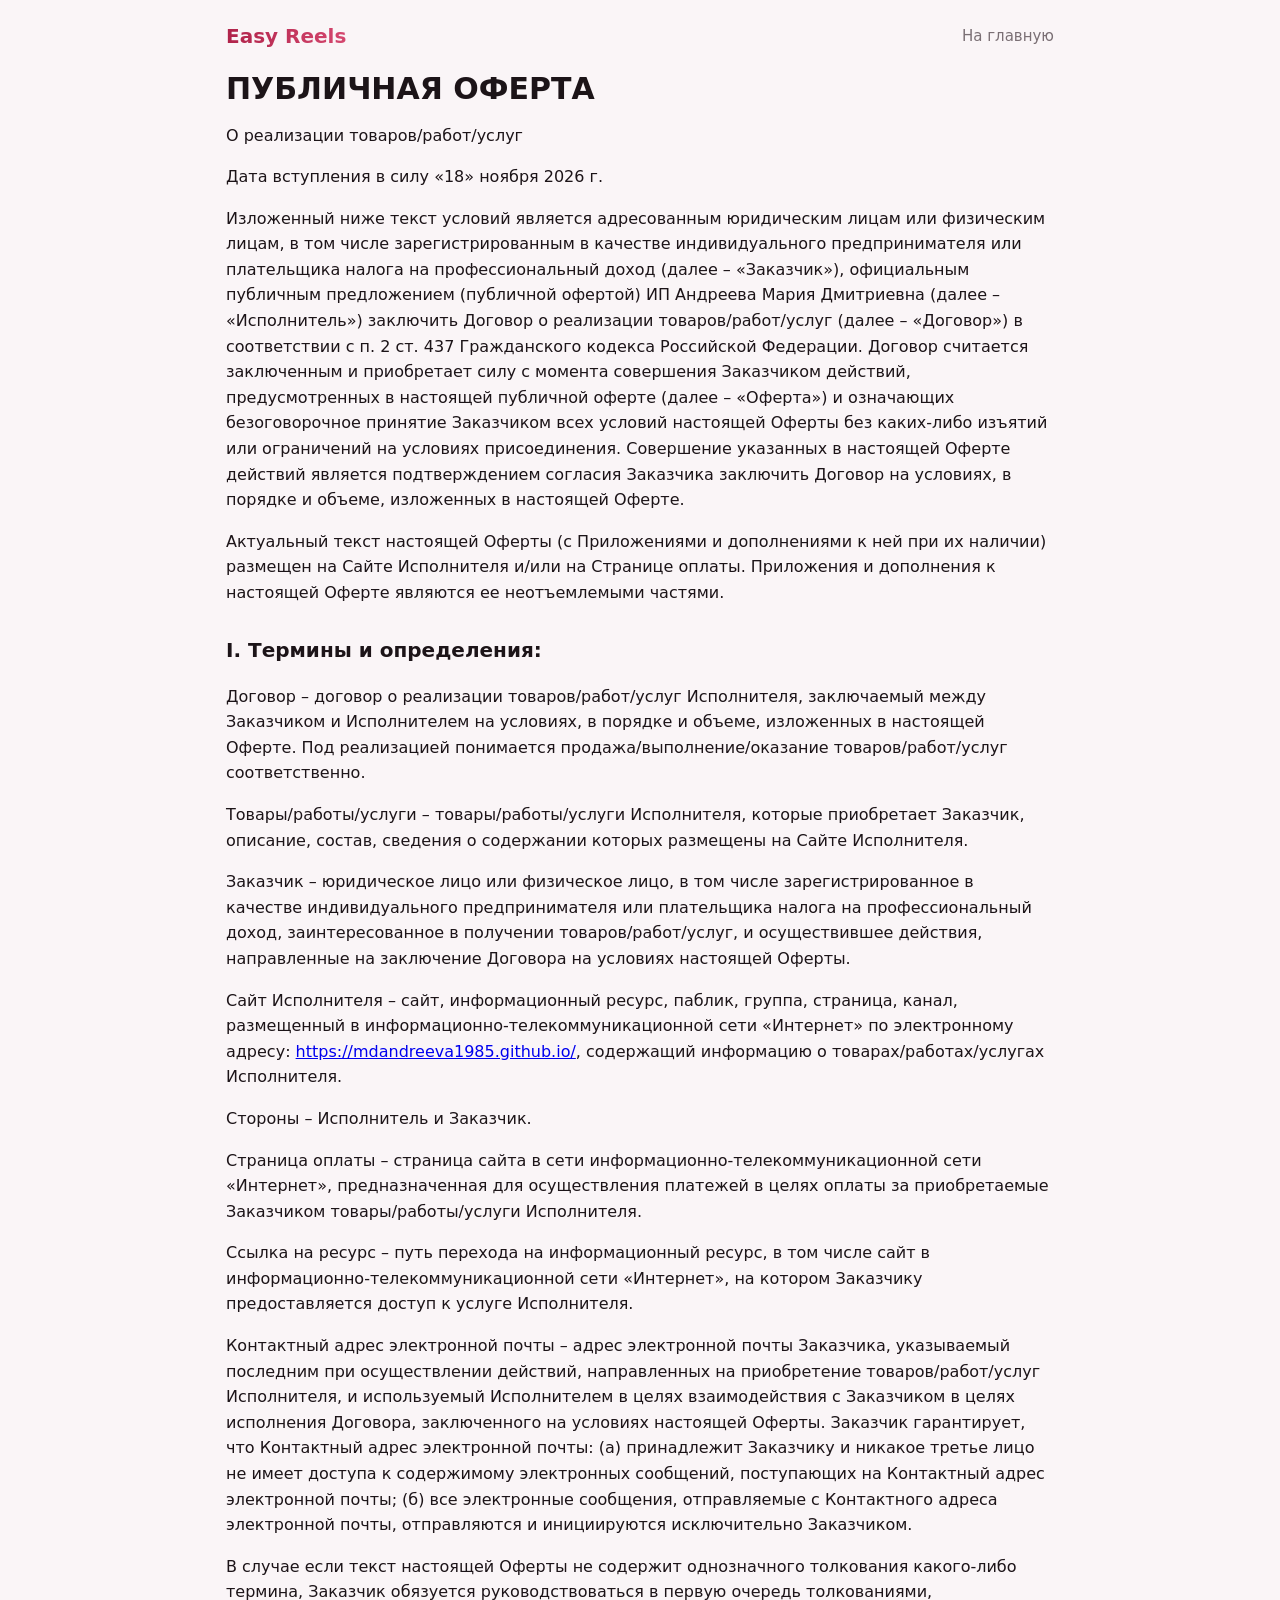
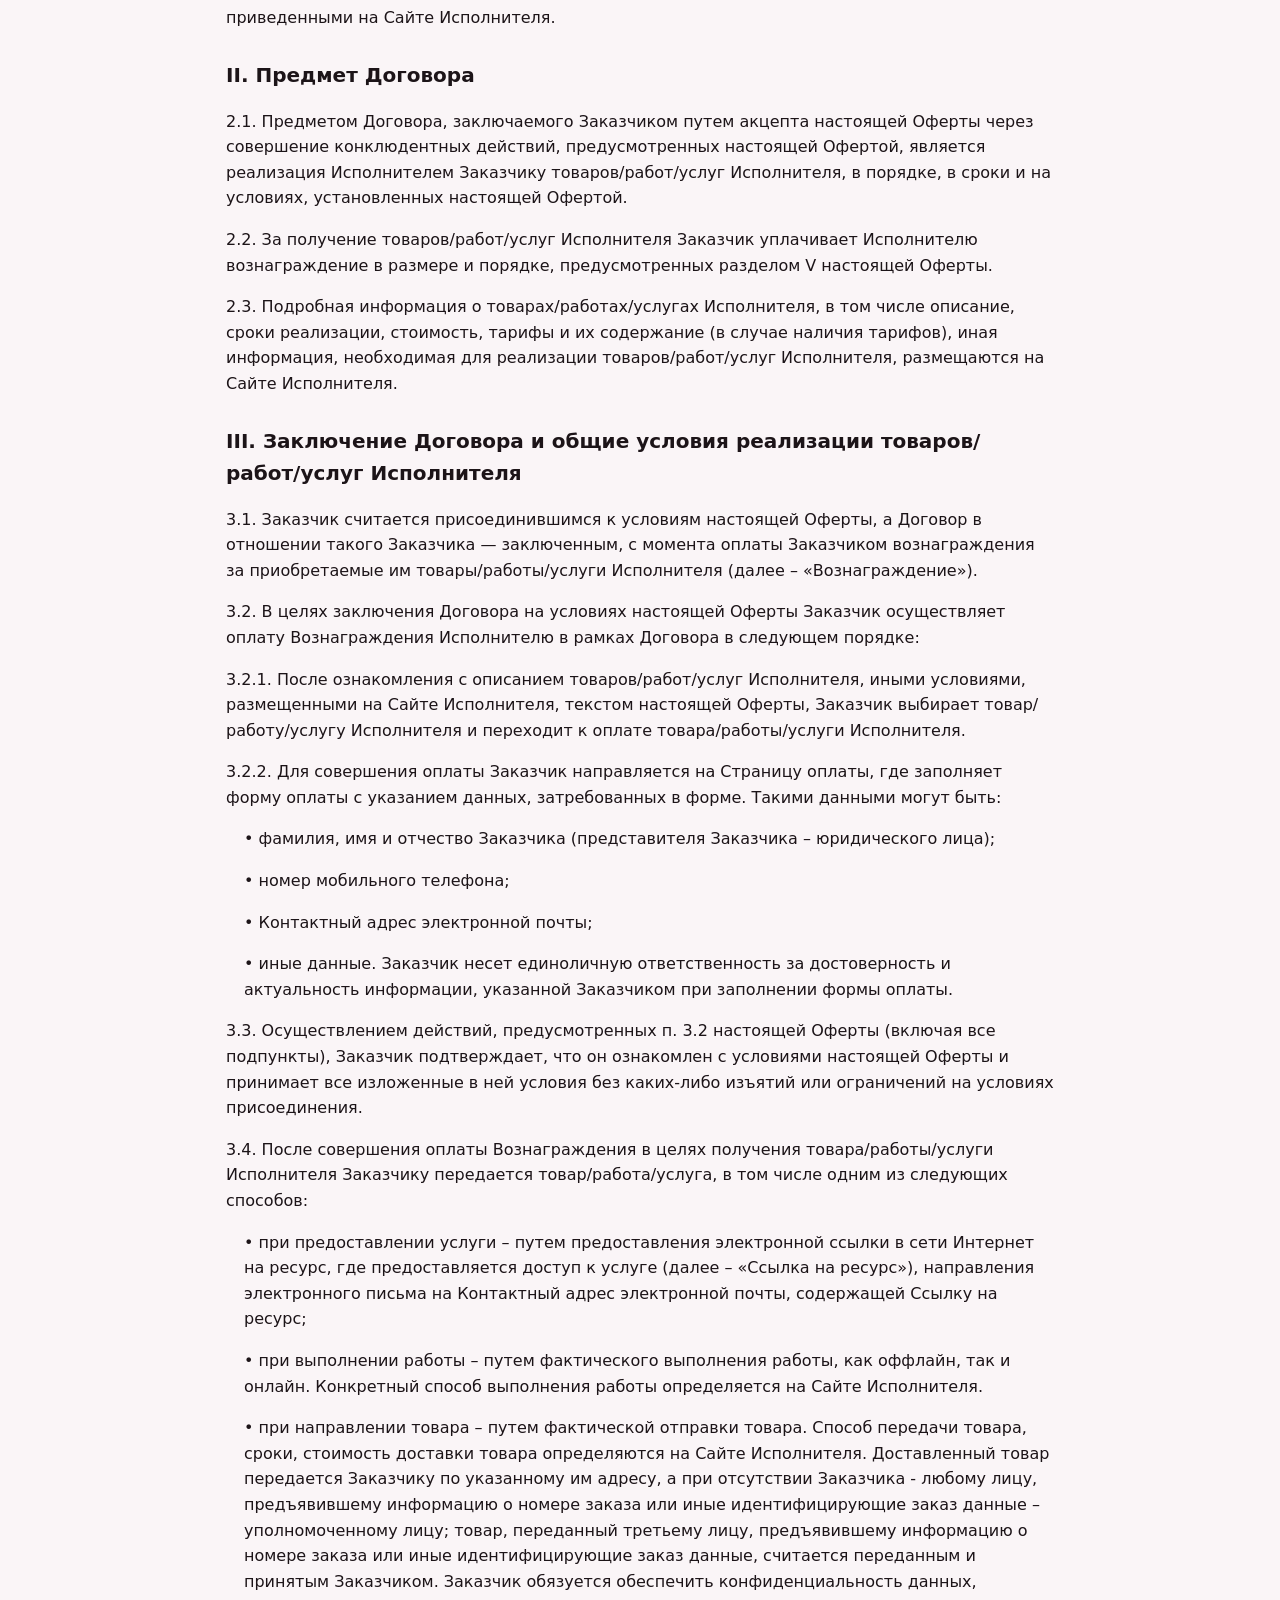
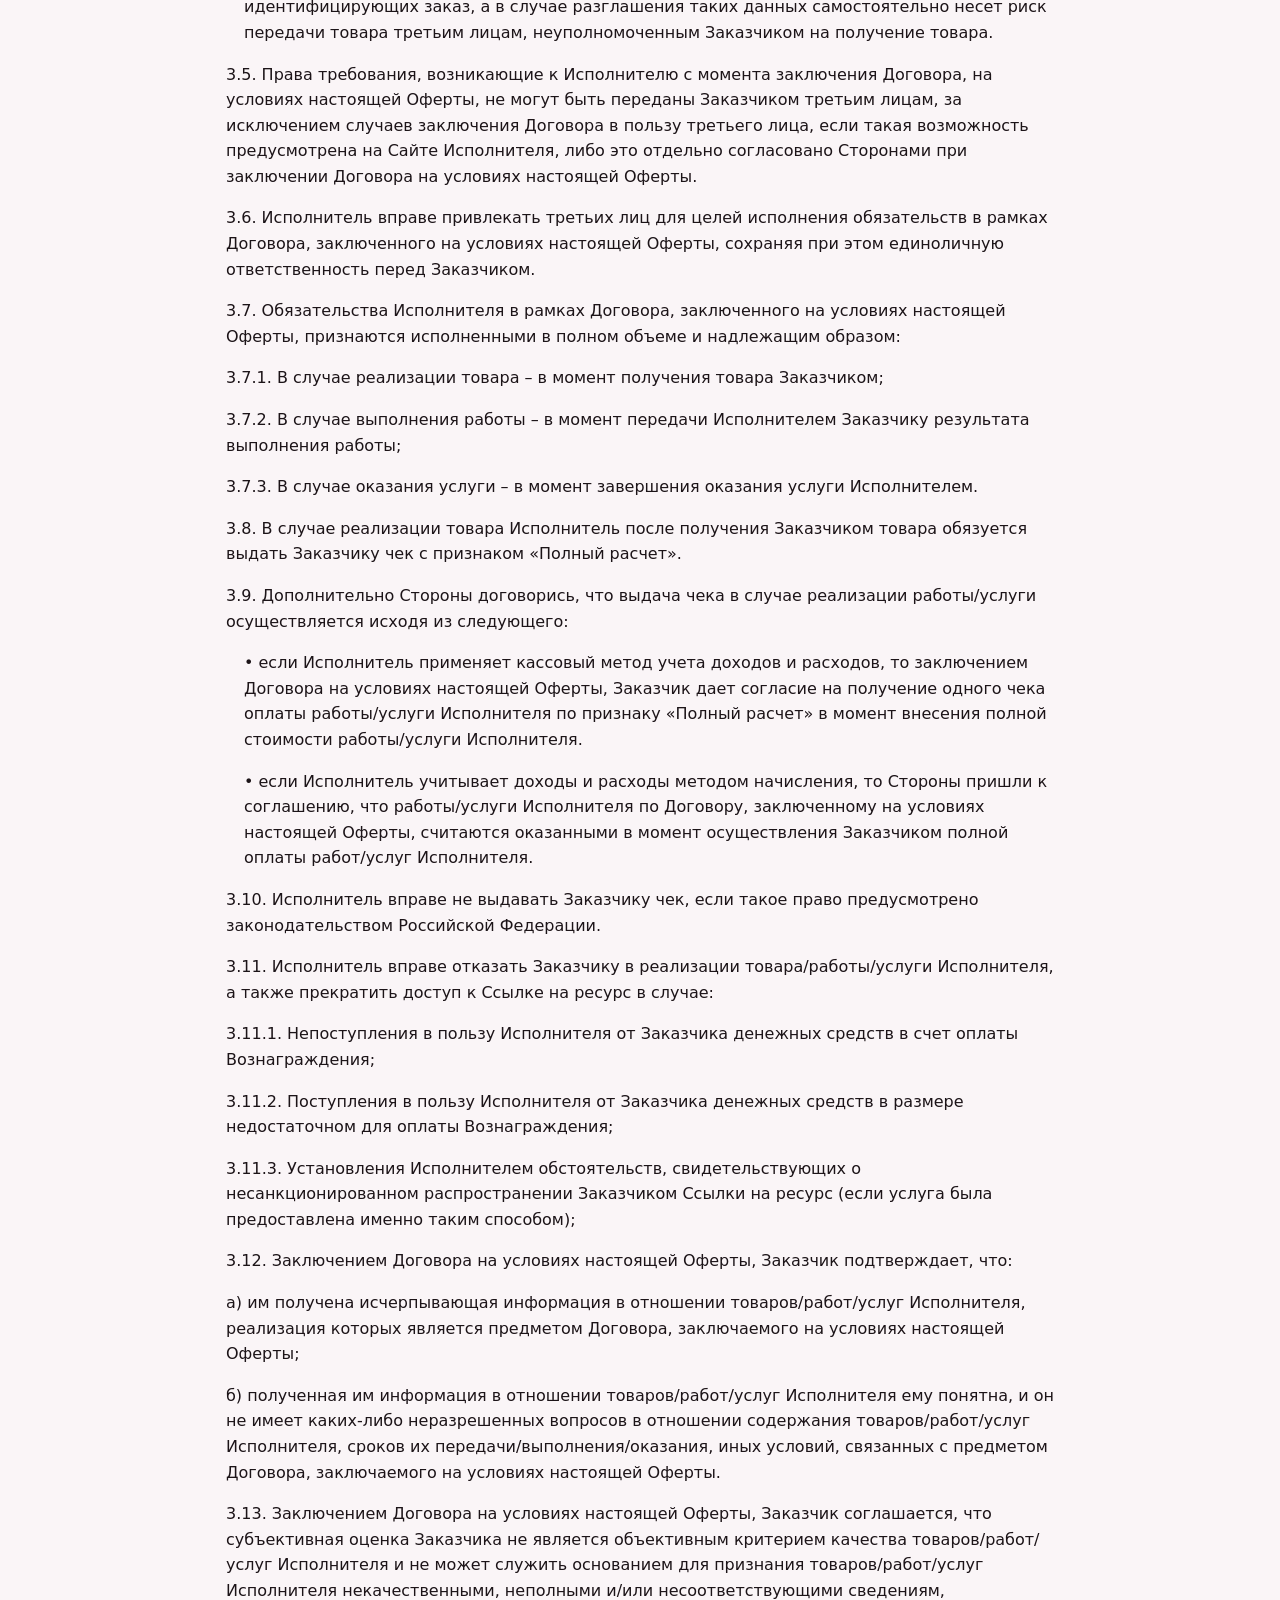
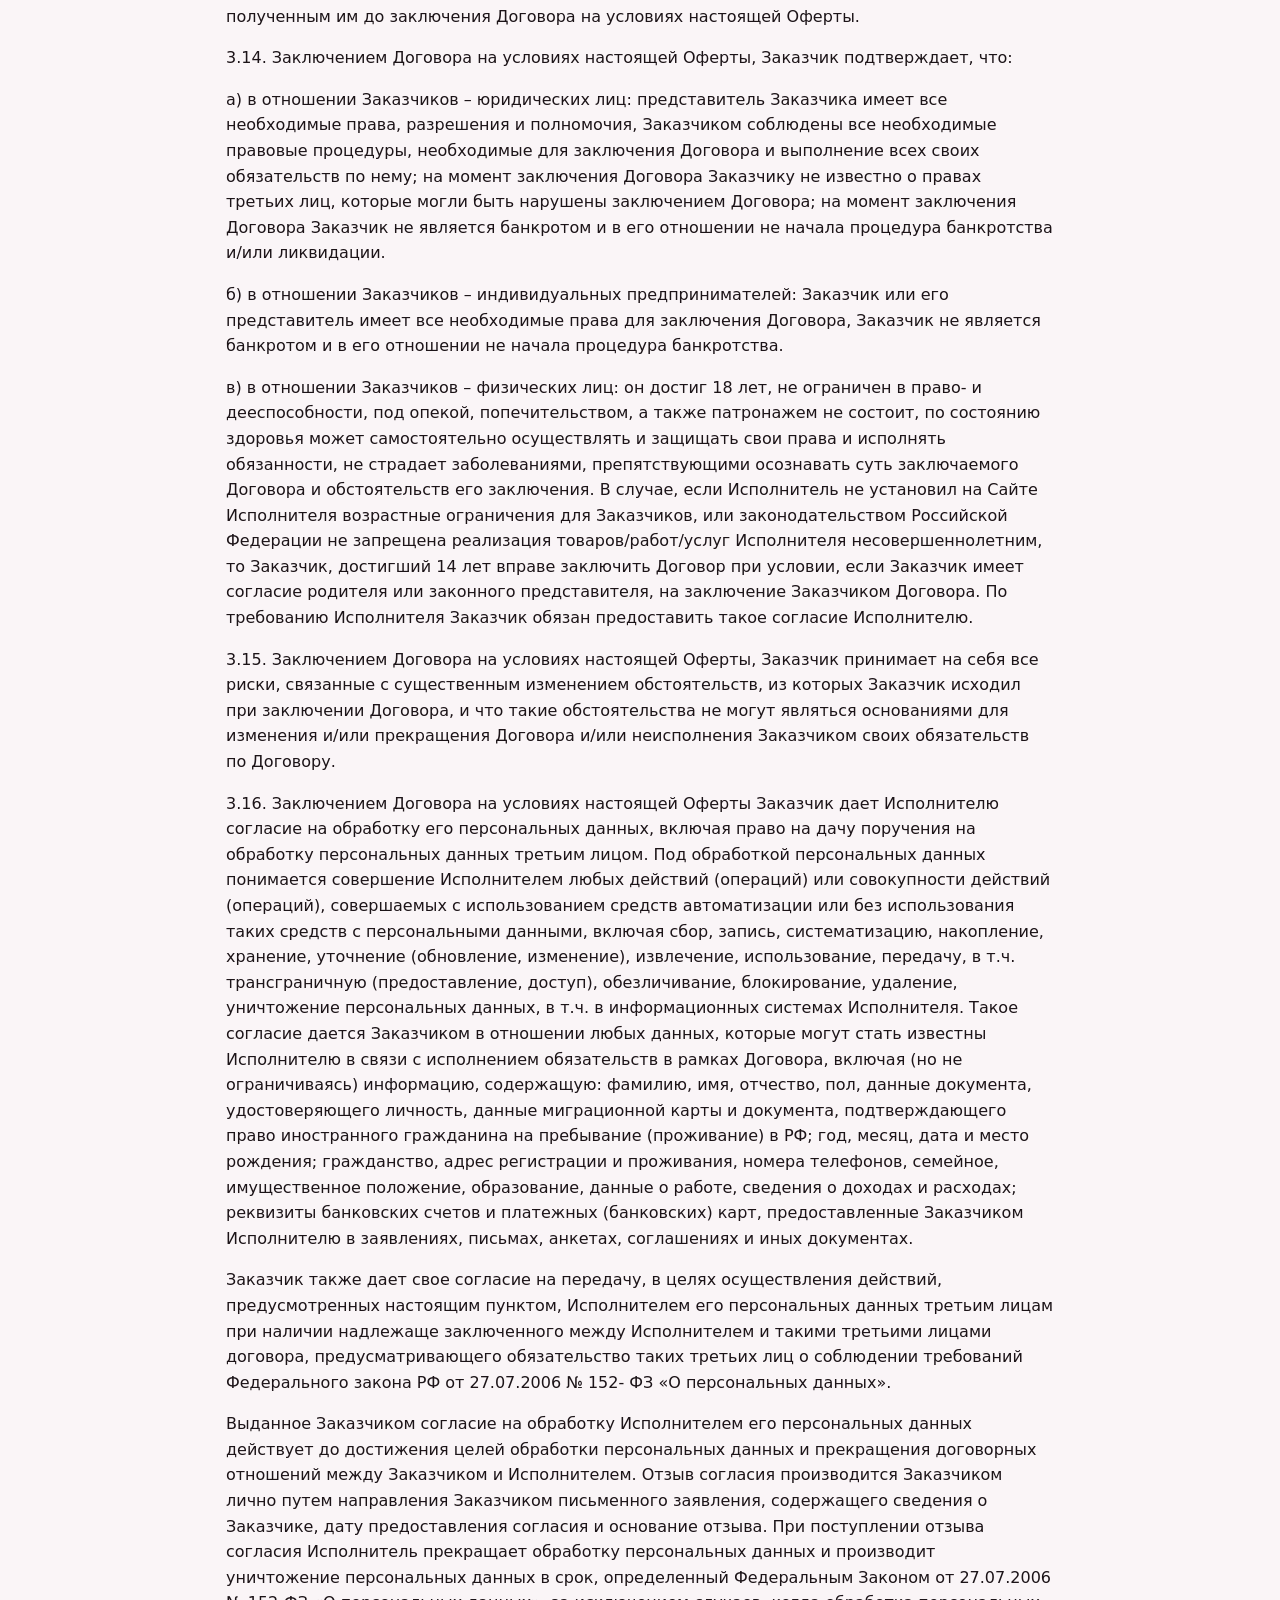
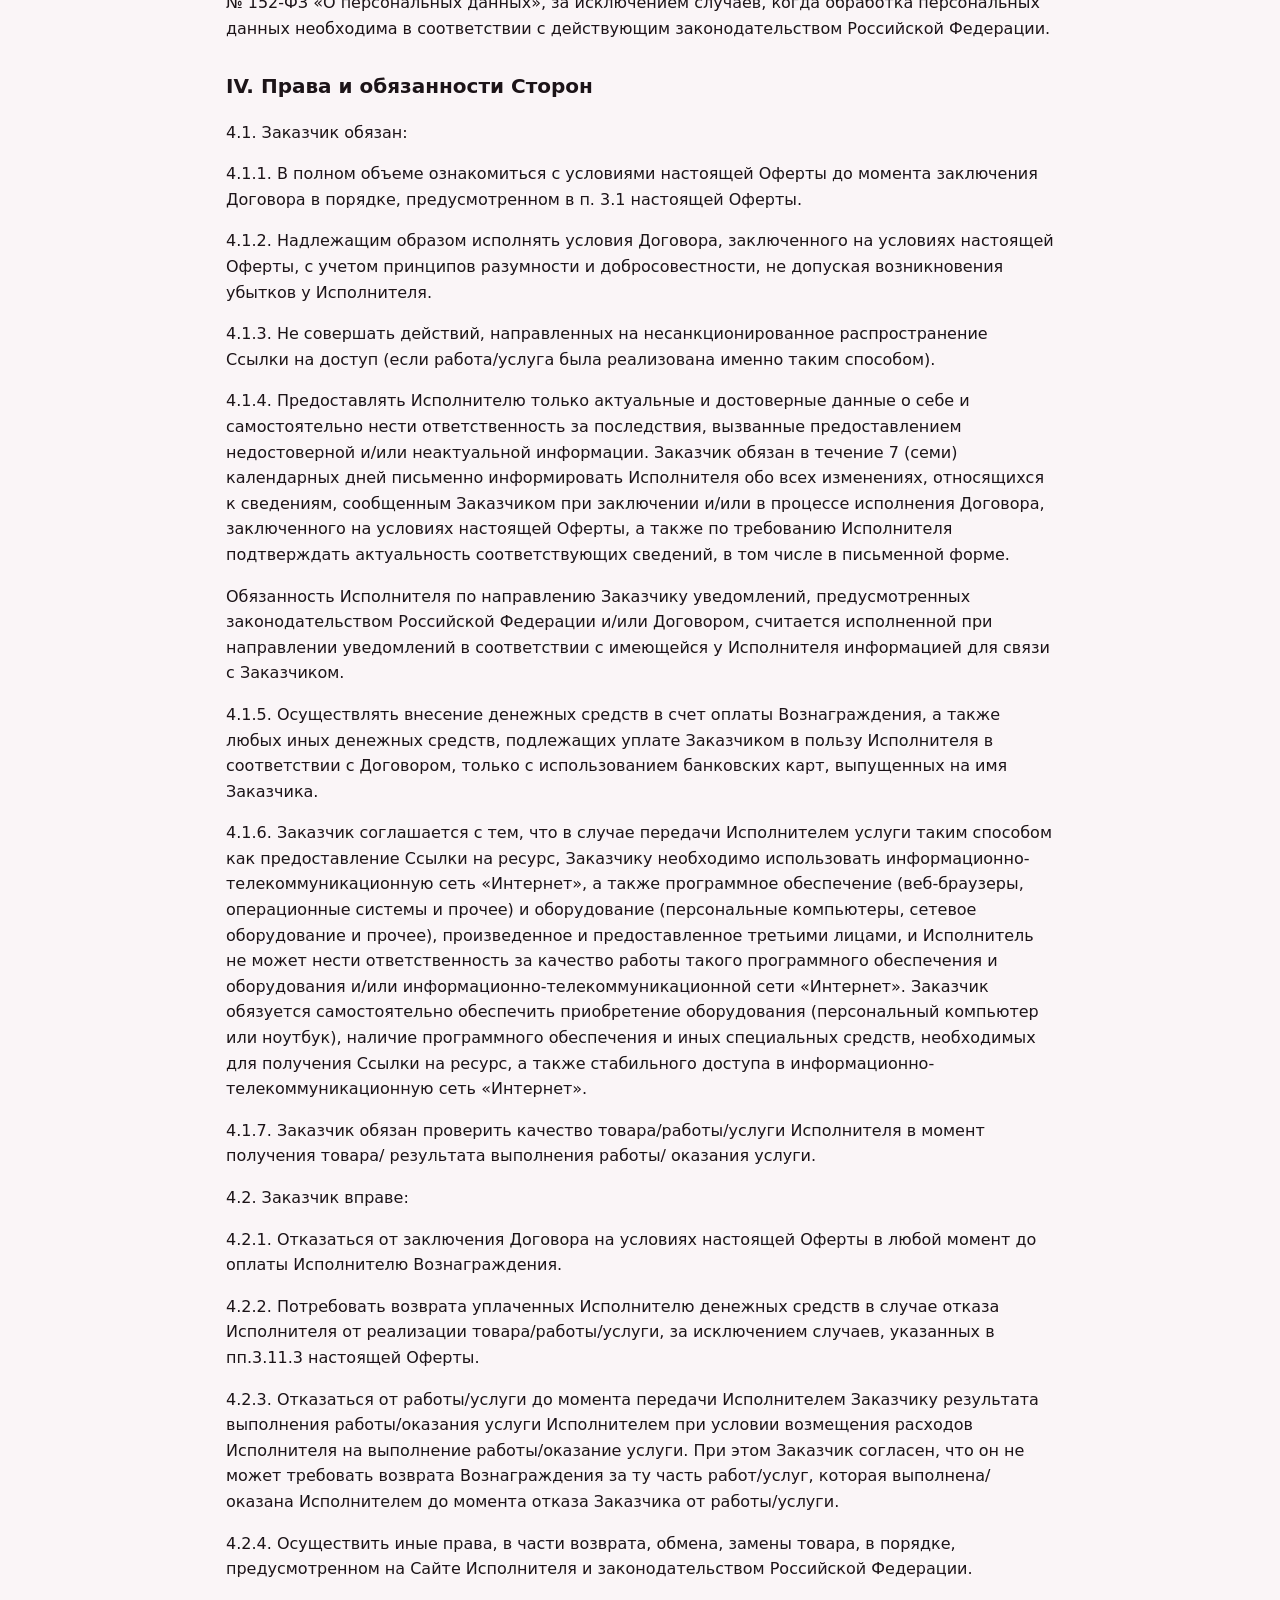
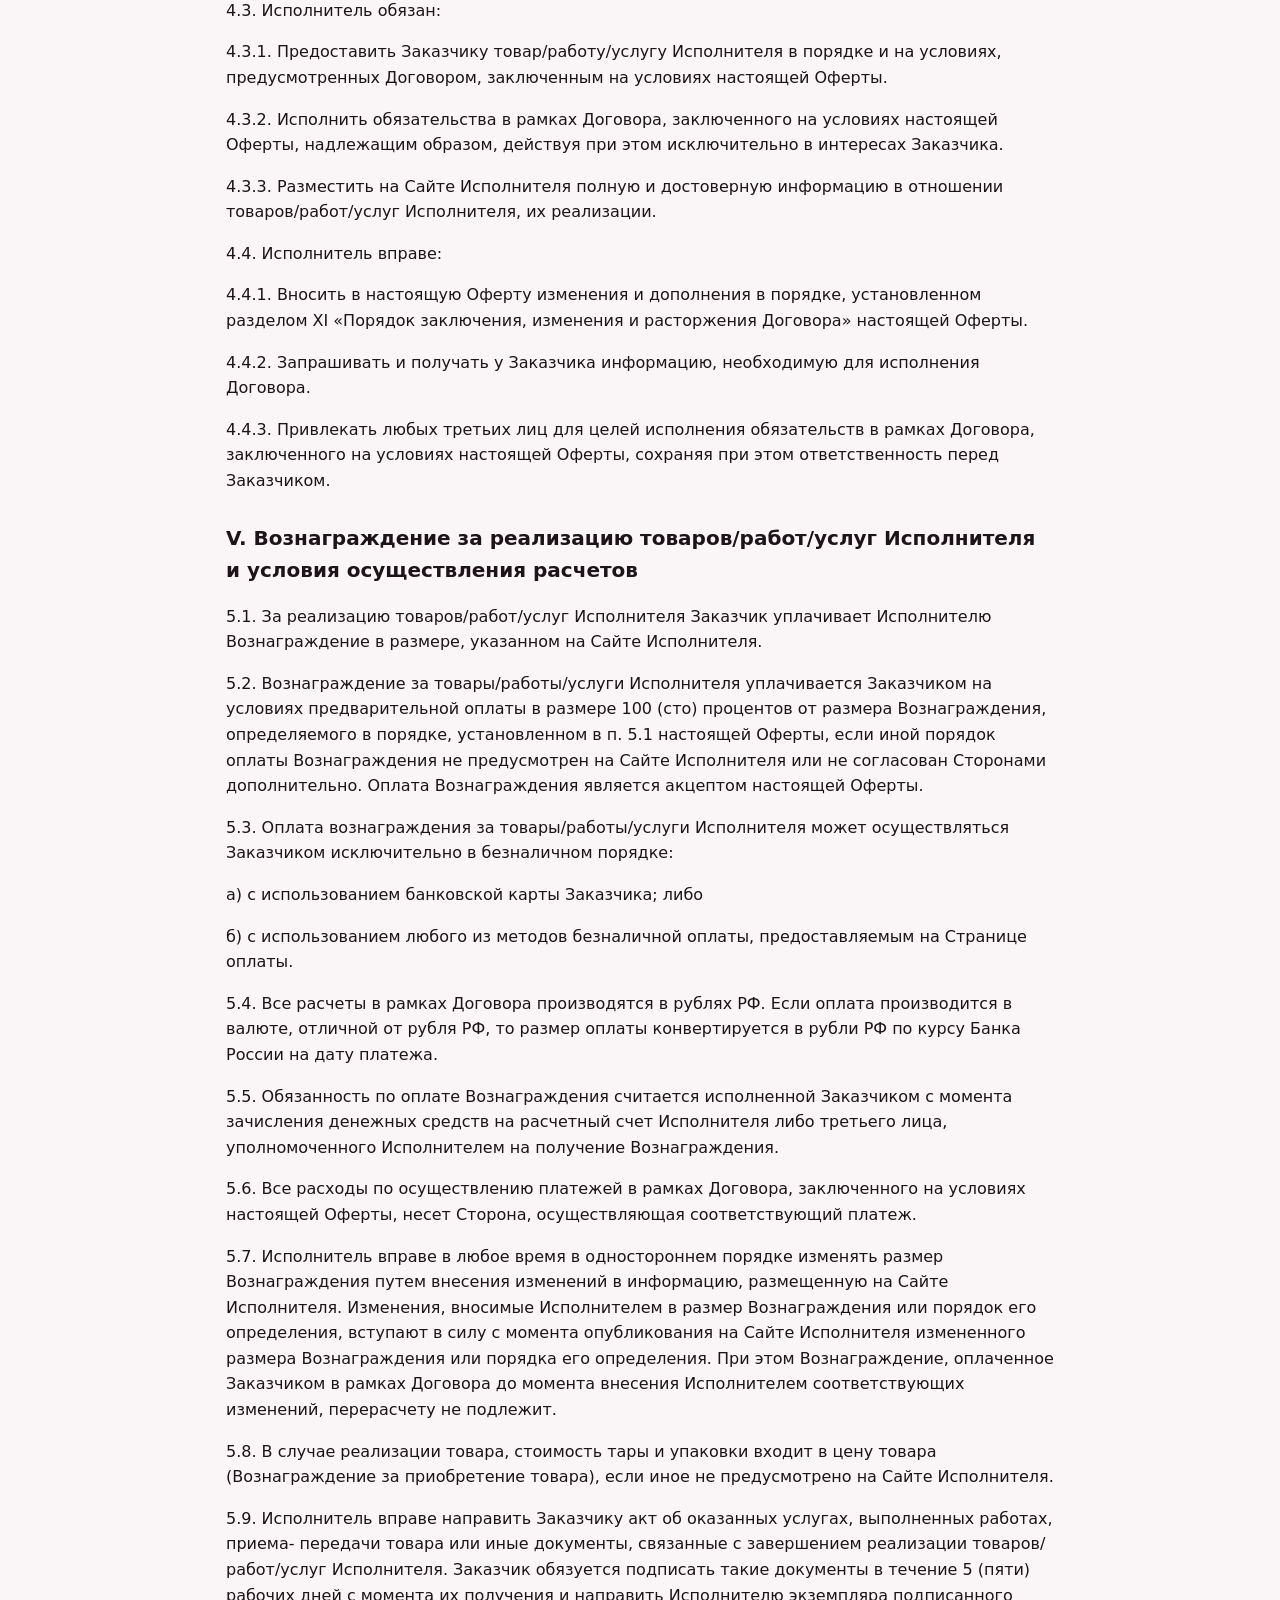
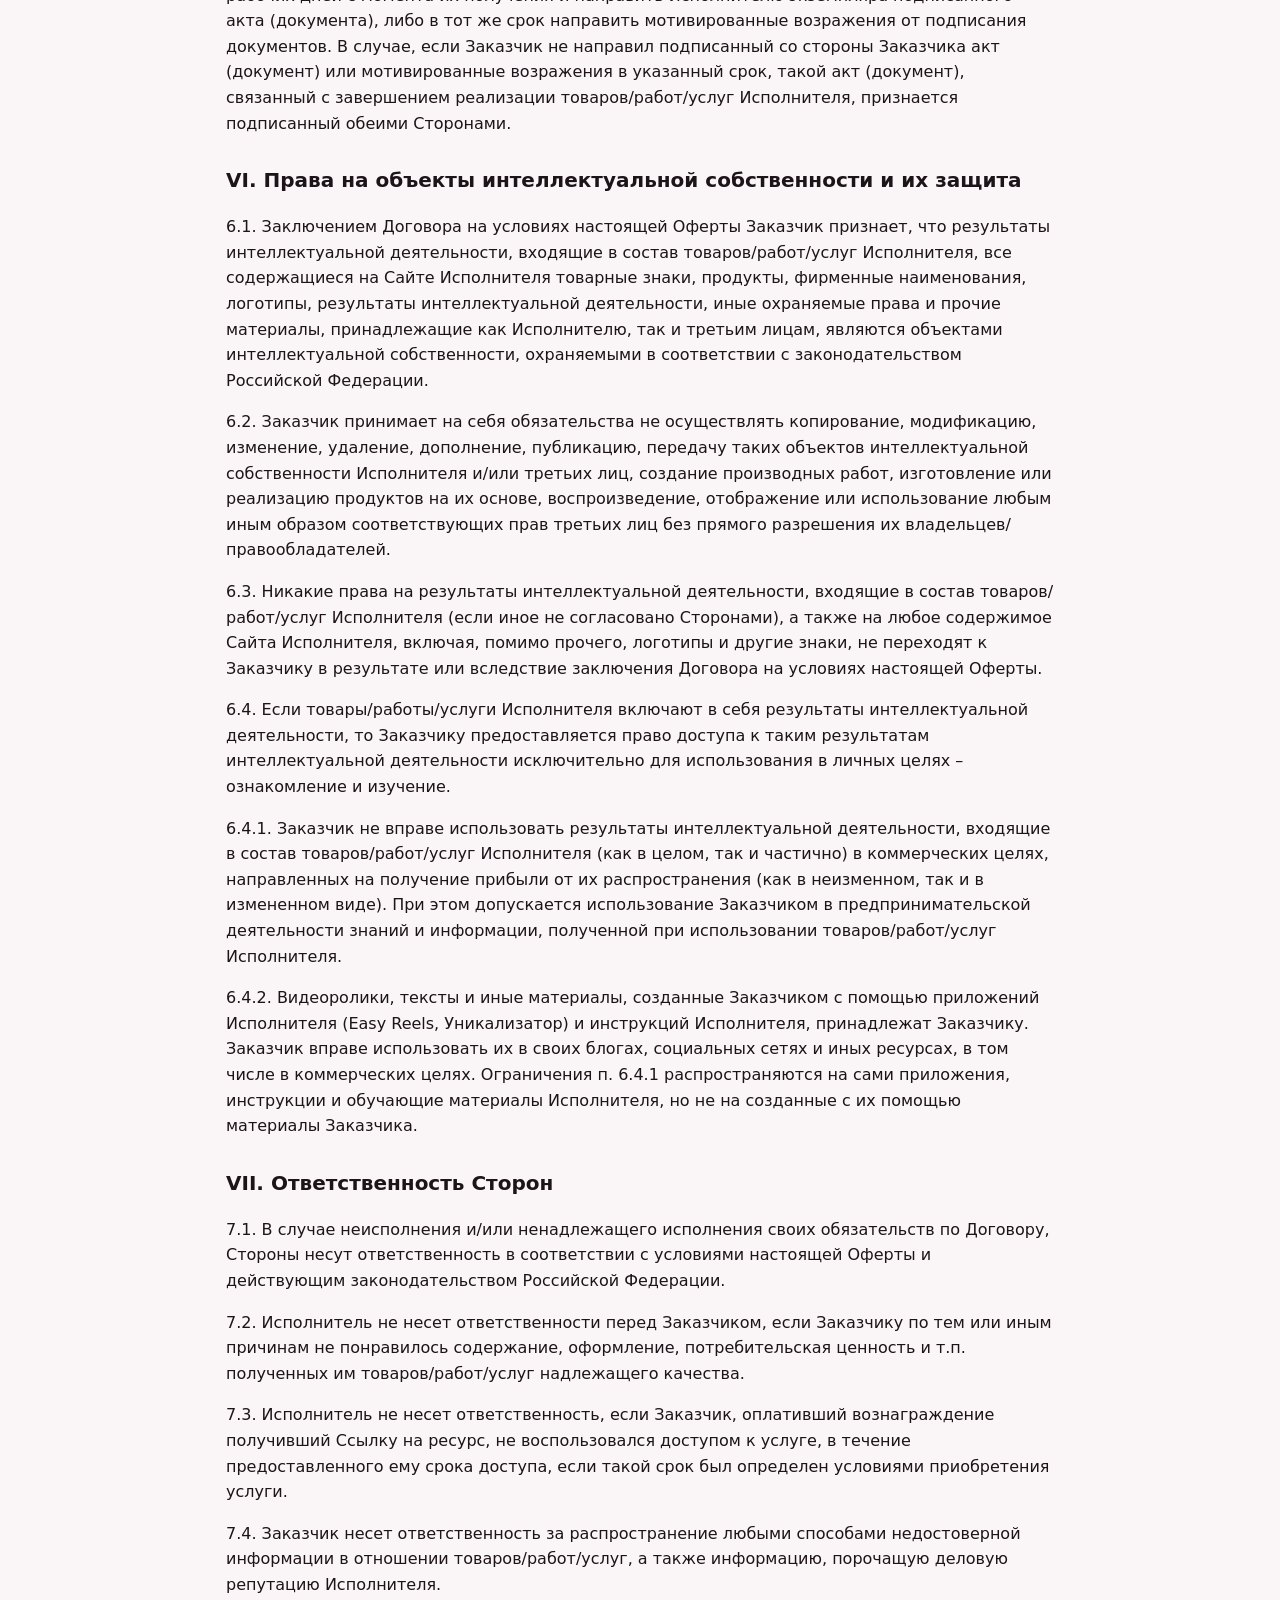
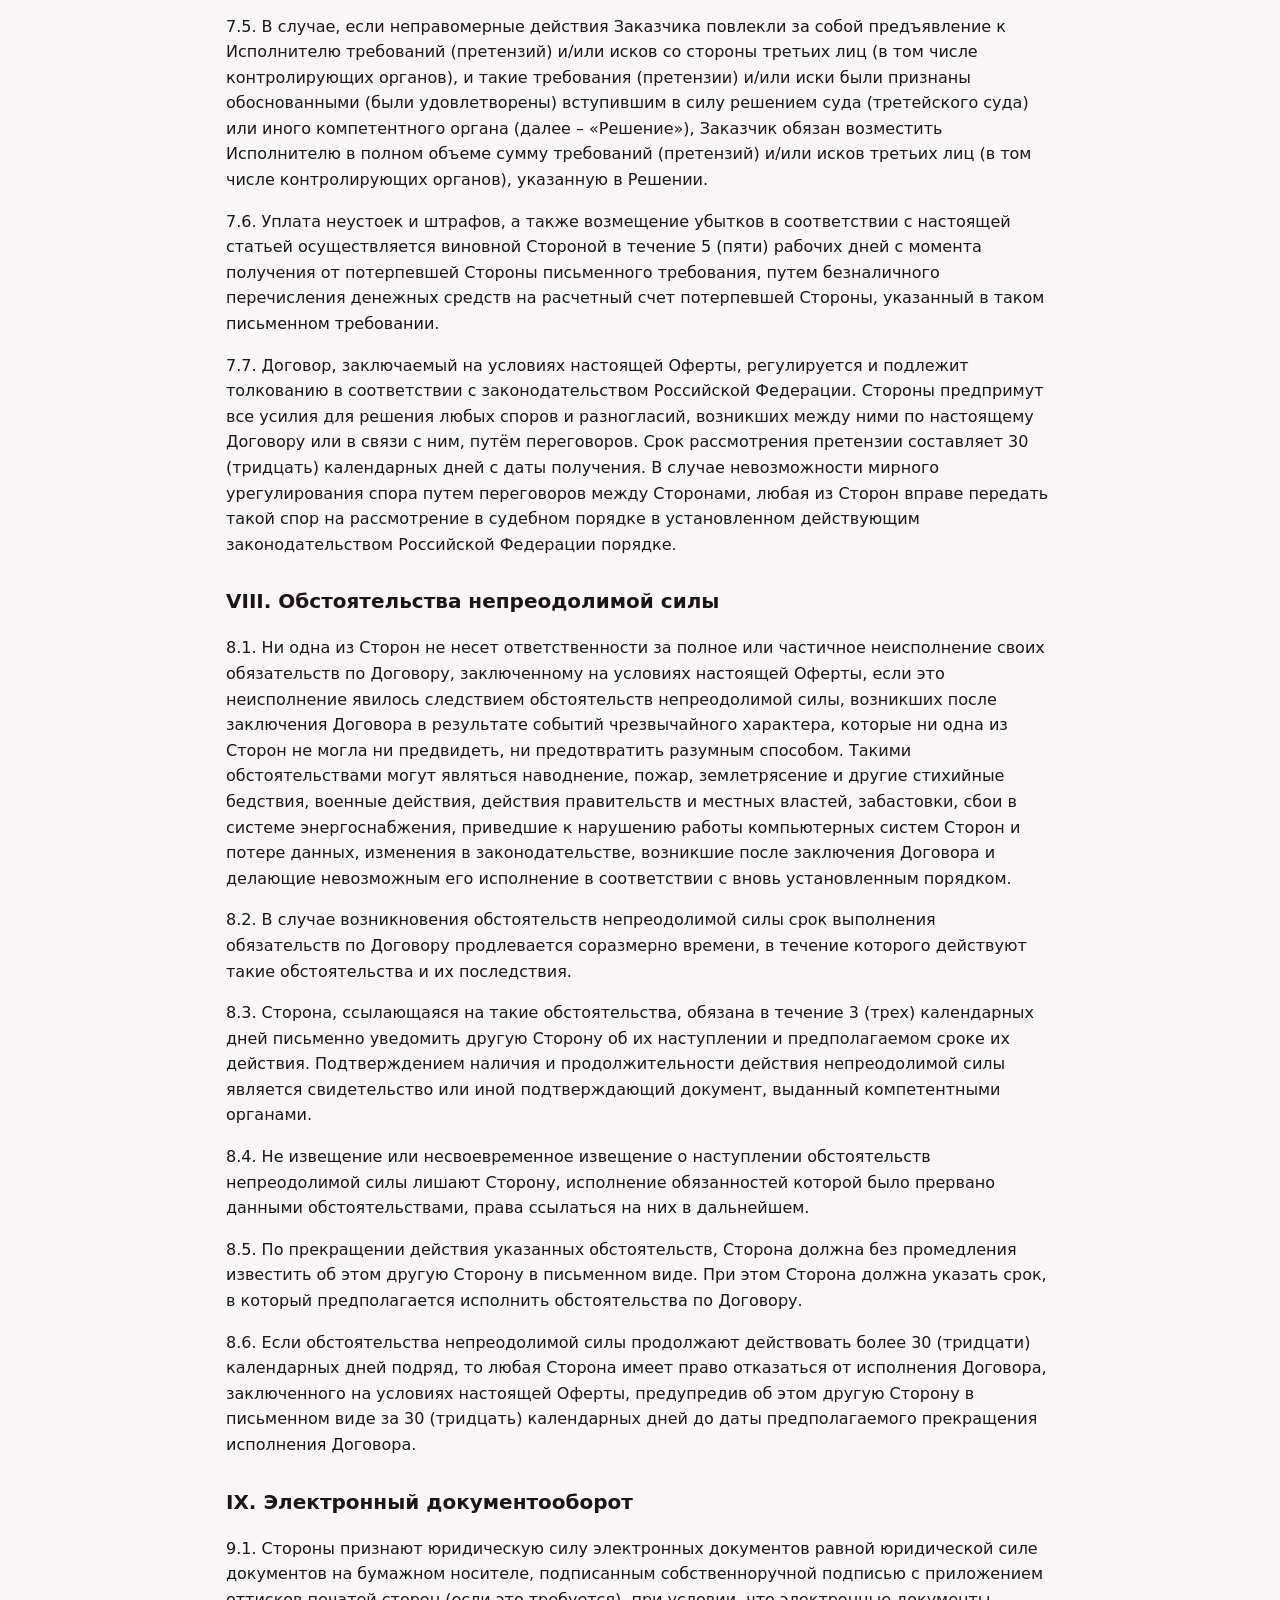
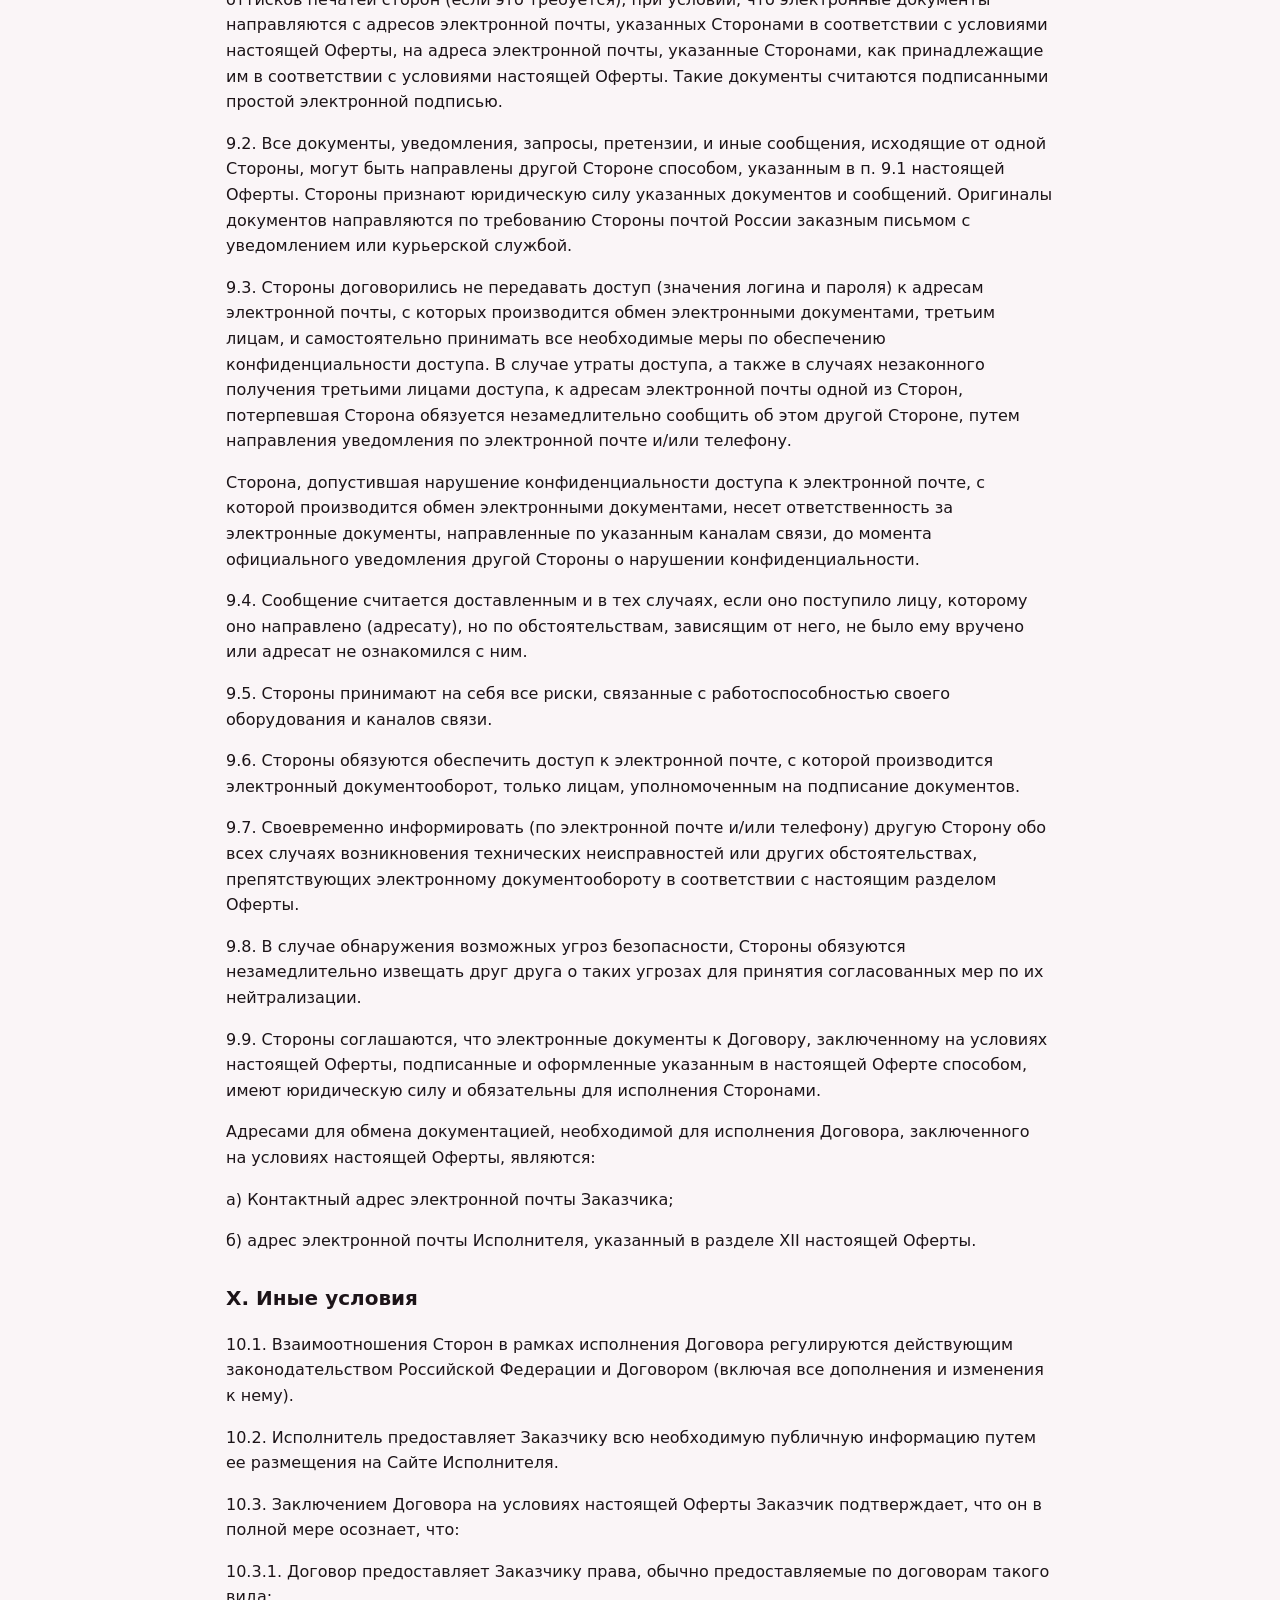
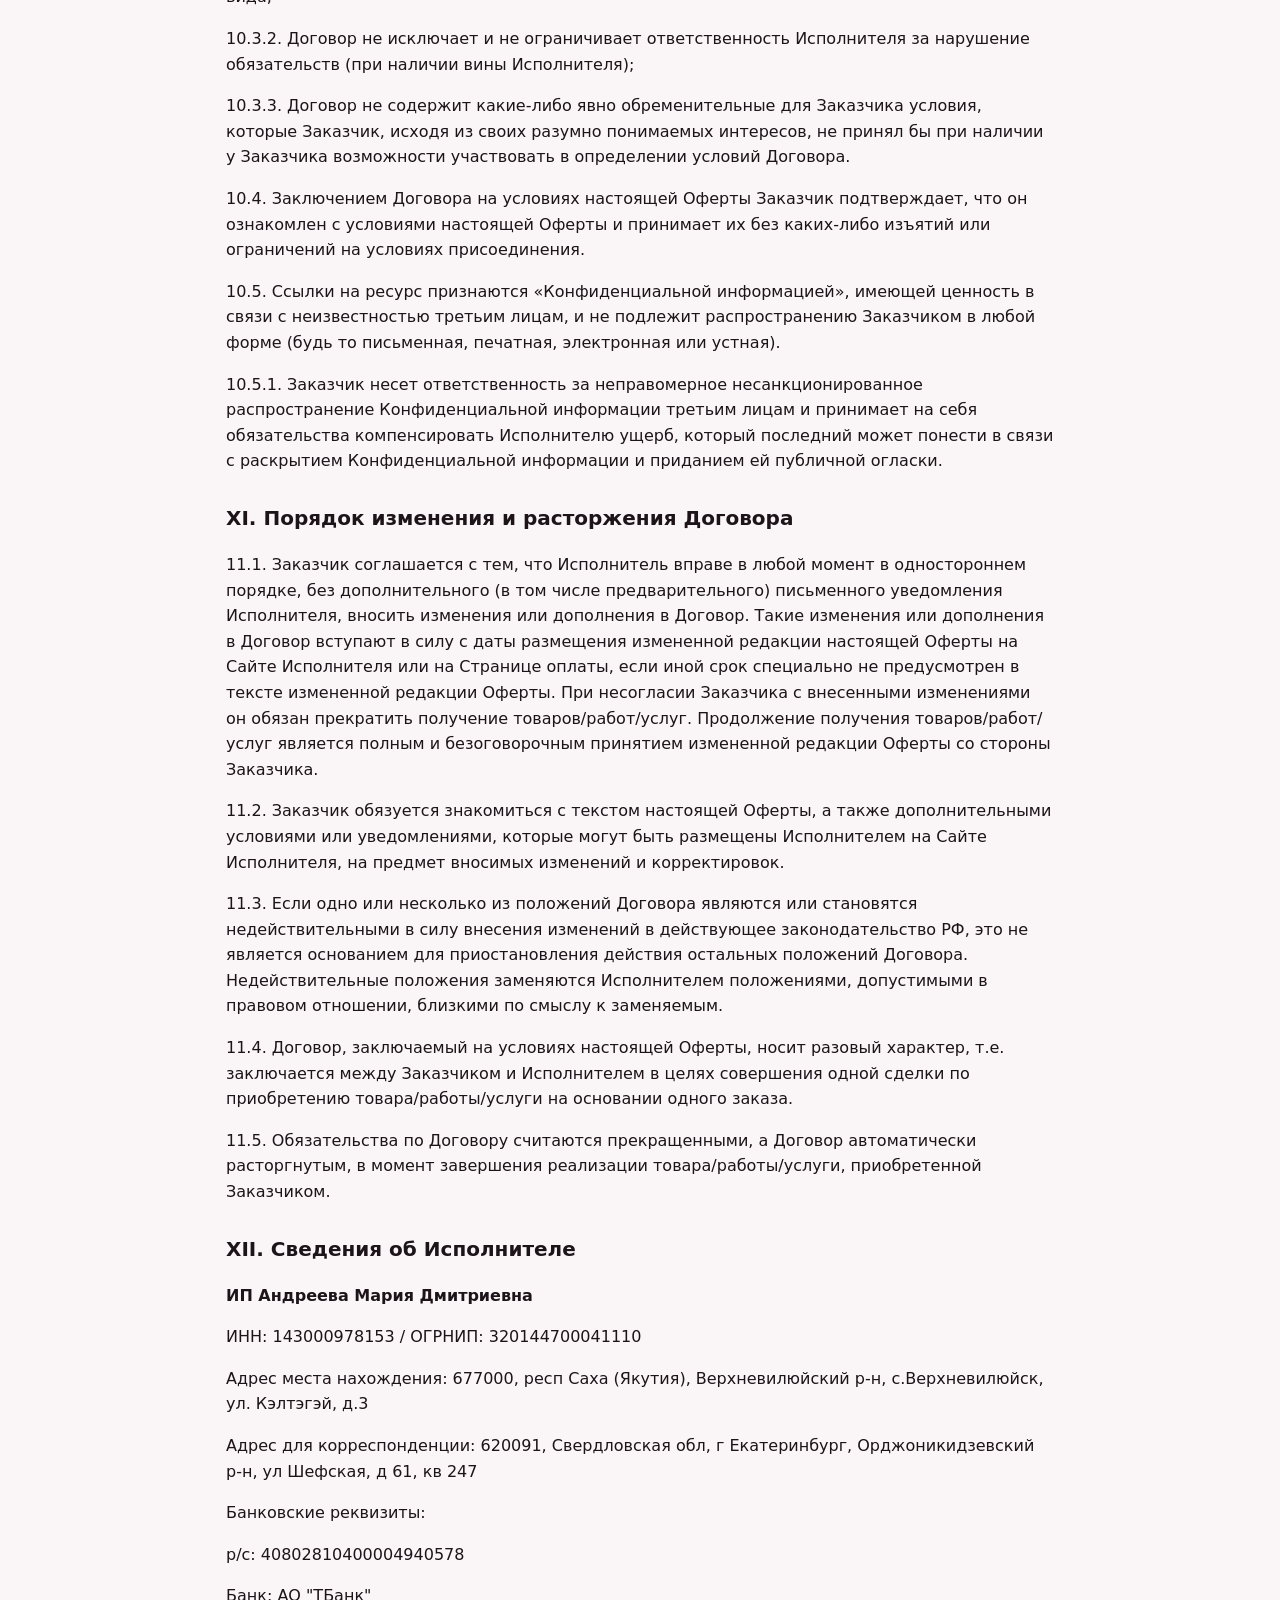
==== commit fed0c131: "Оферта: п. 6.4.2 — ролики принадлежат заказчику" ====
--- a/oferta.html
+++ b/oferta.html
@@ -11,7 +11,8 @@
 <header><a class="logo" href="./"><span>Easy Reels</span></a><nav><a href="./">На главную</a></nav></header>
 <h1>ПУБЛИЧНАЯ ОФЕРТА</h1>
 <p class="muted">О реализации товаров/работ/услуг</p>
-<p class="muted">Дата вступления в силу «17» ноября 2026 г. Изложенный ниже текст условий является адресованным юридическим лицам или физическим лицам, в том числе зарегистрированным в качестве индивидуального предпринимателя или плательщика налога на профессиональный доход (далее – «Заказчик»), официальным публичным предложением (публичной офертой) ИП Андреева Мария Дмитриевна (далее – «Исполнитель») заключить Договор о реализации товаров/работ/услуг (далее – «Договор») в соответствии с п. 2 ст. 437 Гражданского кодекса Российской Федерации. Договор считается заключенным и приобретает силу с момента совершения Заказчиком действий, предусмотренных в настоящей публичной оферте (далее – «Оферта») и означающих безоговорочное принятие Заказчиком всех условий настоящей Оферты без каких-либо изъятий или ограничений на условиях присоединения. Совершение указанных в настоящей Оферте действий является подтверждением согласия Заказчика заключить Договор на условиях, в порядке и объеме, изложенных в настоящей Оферте.</p>
+<p class="muted">Дата вступления в силу «18» ноября 2026 г.</p>
+<p>Изложенный ниже текст условий является адресованным юридическим лицам или физическим лицам, в том числе зарегистрированным в качестве индивидуального предпринимателя или плательщика налога на профессиональный доход (далее – «Заказчик»), официальным публичным предложением (публичной офертой) ИП Андреева Мария Дмитриевна (далее – «Исполнитель») заключить Договор о реализации товаров/работ/услуг (далее – «Договор») в соответствии с п. 2 ст. 437 Гражданского кодекса Российской Федерации. Договор считается заключенным и приобретает силу с момента совершения Заказчиком действий, предусмотренных в настоящей публичной оферте (далее – «Оферта») и означающих безоговорочное принятие Заказчиком всех условий настоящей Оферты без каких-либо изъятий или ограничений на условиях присоединения. Совершение указанных в настоящей Оферте действий является подтверждением согласия Заказчика заключить Договор на условиях, в порядке и объеме, изложенных в настоящей Оферте.</p>
 <p>Актуальный текст настоящей Оферты (с Приложениями и дополнениями к ней при их наличии) размещен на Сайте Исполнителя и/или на Странице оплаты. Приложения и дополнения к настоящей Оферте являются ее неотъемлемыми частями.</p>
 <h2>I. Термины и определения:</h2>
 <p>Договор – договор о реализации товаров/работ/услуг Исполнителя, заключаемый между Заказчиком и Исполнителем на условиях, в порядке и объеме, изложенных в настоящей Оферте. Под реализацией понимается продажа/выполнение/оказание товаров/работ/услуг соответственно.</p>
@@ -109,6 +110,7 @@
 <p>6.3. Никакие права на результаты интеллектуальной деятельности, входящие в состав товаров/работ/услуг Исполнителя (если иное не согласовано Сторонами), а также на любое содержимое Сайта Исполнителя, включая, помимо прочего, логотипы и другие знаки, не переходят к Заказчику в результате или вследствие заключения Договора на условиях настоящей Оферты.</p>
 <p>6.4. Если товары/работы/услуги Исполнителя включают в себя результаты интеллектуальной деятельности, то Заказчику предоставляется право доступа к таким результатам интеллектуальной деятельности исключительно для использования в личных целях – ознакомление и изучение.</p>
 <p>6.4.1. Заказчик не вправе использовать результаты интеллектуальной деятельности, входящие в состав товаров/работ/услуг Исполнителя (как в целом, так и частично) в коммерческих целях, направленных на получение прибыли от их распространения (как в неизменном, так и в измененном виде). При этом допускается использование Заказчиком в предпринимательской деятельности знаний и информации, полученной при использовании товаров/работ/услуг Исполнителя.</p>
+<p>6.4.2. Видеоролики, тексты и иные материалы, созданные Заказчиком с помощью приложений Исполнителя (Easy Reels, Уникализатор) и инструкций Исполнителя, принадлежат Заказчику. Заказчик вправе использовать их в своих блогах, социальных сетях и иных ресурсах, в том числе в коммерческих целях. Ограничения п. 6.4.1 распространяются на сами приложения, инструкции и обучающие материалы Исполнителя, но не на созданные с их помощью материалы Заказчика.</p>
 <h2>VII. Ответственность Сторон</h2>
 <p>7.1. В случае неисполнения и/или ненадлежащего исполнения своих обязательств по Договору, Стороны несут ответственность в соответствии с условиями настоящей Оферты и действующим законодательством Российской Федерации.</p>
 <p>7.2. Исполнитель не несет ответственности перед Заказчиком, если Заказчику по тем или иным причинам не понравилось содержание, оформление, потребительская ценность и т.п. полученных им товаров/работ/услуг надлежащего качества.</p>
@@ -165,7 +167,7 @@
 <p>к/с: 30101810145250000974</p>
 <p>БИК: 044525974</p>
 <p>Контактный адрес электронной почты Исполнителя: mdandreeva1985@gmail.com</p>
-<p class="muted">Текст совпадает с публичной офертой на странице оплаты Prodamus.</p>
+<p class="muted">Актуальная редакция публичной оферты.</p>
 <p><a href="./">← На главную</a> · <a href="https://mdandreeva1985.github.io/maria-andreeva/politika.html">Политика конфиденциальности</a></p>
 </div>
 </body>
